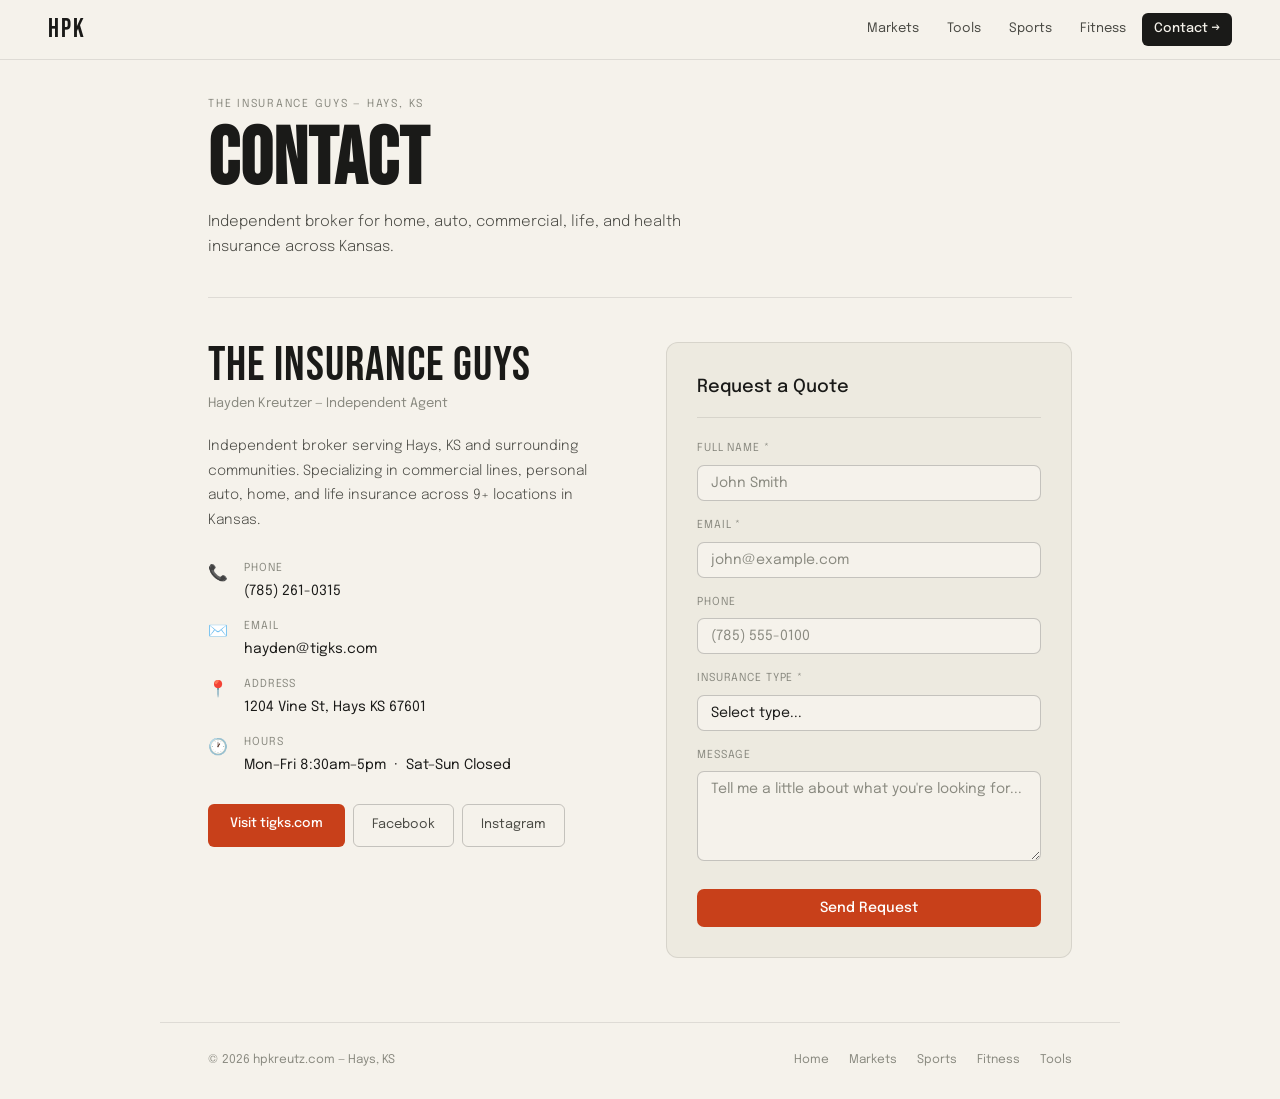
==== contact.html @ d6a953aa "Add files via upload" ====
<!DOCTYPE html>
<html lang="en">
<head>
  <meta charset="UTF-8" />
  <meta name="viewport" content="width=device-width, initial-scale=1.0" />
  <title>Contact — hpkreutz.com</title>
  <link rel="preconnect" href="https://fonts.googleapis.com" />
  <link rel="preconnect" href="https://fonts.gstatic.com" crossorigin />
  <link href="https://fonts.googleapis.com/css2?family=Bebas+Neue&family=Epilogue:ital,wght@0,300;0,400;0,500;1,300&display=swap" rel="stylesheet" />
  <style>
    *, *::before, *::after { box-sizing: border-box; margin: 0; padding: 0; }
    :root {
      --bg: #f5f2eb; --bg2: #edeae0; --bg3: #e4e0d4;
      --ink: #1a1a18; --ink2: #4a4a44; --ink3: #8a8a80;
      --accent: #c8401a; --accent2: #a83212;
      --border: rgba(26,26,24,0.1); --border2: rgba(26,26,24,0.22);
    }
    html { scroll-behavior: smooth; }
    body { font-family: 'Epilogue', sans-serif; font-size: 15px; line-height: 1.6; color: var(--ink); background: var(--bg); }

    .nav { position: fixed; top: 0; left: 0; right: 0; z-index: 100; display: flex; align-items: center; justify-content: space-between; padding: 0 48px; height: 60px; background: rgba(245,242,235,0.96); backdrop-filter: blur(10px); border-bottom: 1px solid var(--border); }
    .nav-logo { font-family: 'Bebas Neue', sans-serif; font-size: 26px; letter-spacing: 2px; color: var(--ink); text-decoration: none; }
    .nav-links { display: flex; align-items: center; gap: 4px; }
    .nav-links a { font-size: 13px; color: var(--ink2); text-decoration: none; padding: 6px 12px; border-radius: 6px; transition: all 0.15s; }
    .nav-links a:hover { background: var(--bg2); color: var(--ink); }
    .nav-links a.active { color: var(--ink); font-weight: 500; background: var(--bg2); }
    .nav-cta { background: var(--ink) !important; color: var(--bg) !important; border-radius: 6px !important; }
    .nav-cta:hover { background: var(--accent) !important; color: #fff !important; }

    .page-wrap { max-width: 960px; margin: 0 auto; padding: 96px 48px 64px; }
    .page-hero { margin-bottom: 44px; padding-bottom: 36px; border-bottom: 1px solid var(--border); }
    .page-tag { font-size: 11px; letter-spacing: 0.16em; text-transform: uppercase; color: var(--ink3); margin-bottom: 10px; }
    .page-title { font-family: 'Bebas Neue', sans-serif; font-size: 80px; line-height: 0.9; color: var(--ink); letter-spacing: 1px; margin-bottom: 14px; }
    .page-sub { font-size: 15px; color: var(--ink2); font-weight: 300; line-height: 1.7; max-width: 500px; }

    .contact-layout { display: grid; grid-template-columns: 1fr 1fr; gap: 52px; align-items: start; }

    .contact-biz { font-family: 'Bebas Neue', sans-serif; font-size: 48px; color: var(--ink); letter-spacing: 1px; margin-bottom: 4px; line-height: 1; }
    .contact-agent { font-size: 13px; color: var(--ink3); margin-bottom: 20px; }
    .contact-bio { font-size: 14px; color: var(--ink2); line-height: 1.75; font-weight: 300; margin-bottom: 28px; }

    .contact-details { display: flex; flex-direction: column; gap: 16px; margin-bottom: 28px; }
    .contact-detail-row { display: flex; align-items: flex-start; gap: 14px; }
    .detail-icon { font-size: 16px; flex-shrink: 0; width: 22px; margin-top: 1px; }
    .detail-label { font-size: 11px; color: var(--ink3); text-transform: uppercase; letter-spacing: 0.08em; margin-bottom: 2px; }
    .detail-val { font-size: 14px; color: var(--ink); text-decoration: none; display: block; }
    a.detail-val:hover { color: var(--accent); }

    .contact-ext-links { display: flex; gap: 8px; flex-wrap: wrap; }
    .btn-primary { display: inline-block; background: var(--accent); color: #fff; padding: 10px 22px; border-radius: 6px; font-size: 13px; font-weight: 500; text-decoration: none; transition: background 0.15s; border: none; cursor: pointer; }
    .btn-primary:hover { background: var(--accent2); }
    .btn-ghost { display: inline-block; background: none; color: var(--ink2); padding: 10px 18px; border-radius: 6px; border: 1px solid var(--border2); font-size: 13px; text-decoration: none; transition: all 0.15s; }
    .btn-ghost:hover { background: var(--ink); color: var(--bg); border-color: var(--ink); }

    .contact-form-block { background: var(--bg2); border: 1px solid var(--border); border-radius: 12px; padding: 30px; }
    .form-title { font-size: 18px; font-weight: 500; color: var(--ink); margin-bottom: 22px; padding-bottom: 16px; border-bottom: 1px solid var(--border); }
    .form-group { margin-bottom: 16px; }
    .form-group label { display: block; font-size: 11px; color: var(--ink3); text-transform: uppercase; letter-spacing: 0.08em; margin-bottom: 7px; }
    .form-input { width: 100%; background: var(--bg); border: 1px solid var(--border2); border-radius: 7px; padding: 10px 13px; color: var(--ink); font-family: 'Epilogue', sans-serif; font-size: 14px; outline: none; transition: border-color 0.15s; -webkit-appearance: none; }
    .form-input:focus { border-color: var(--accent); box-shadow: 0 0 0 3px rgba(200,64,26,0.07); }
    .form-input::placeholder { color: var(--ink3); }
    .form-textarea { resize: vertical; min-height: 90px; }
    .btn-submit { width: 100%; padding: 12px; background: var(--accent); color: #fff; border: none; border-radius: 7px; font-family: 'Epilogue', sans-serif; font-size: 14px; font-weight: 500; cursor: pointer; transition: background 0.15s; margin-top: 4px; }
    .btn-submit:hover { background: var(--accent2); }
    .form-success { display: none; margin-top: 12px; color: #1a6e33; font-size: 13px; font-weight: 500; background: rgba(26,110,51,0.08); padding: 10px 14px; border-radius: 7px; border: 1px solid rgba(26,110,51,0.2); }

    .footer { display: flex; align-items: center; justify-content: space-between; max-width: 960px; margin: 0 auto; padding: 28px 48px; border-top: 1px solid var(--border); font-size: 12px; color: var(--ink3); }
    .footer-right { display: flex; gap: 20px; }
    .footer-right a { color: var(--ink3); text-decoration: none; transition: color 0.15s; }
    .footer-right a:hover { color: var(--ink); }

    @media (max-width: 900px) {
      .nav { padding: 0 20px; }
      .page-wrap { padding: 82px 20px 48px; }
      .page-title { font-size: 56px; }
      .contact-layout { grid-template-columns: 1fr; gap: 36px; }
      .footer { padding: 24px 20px; }
    }
    @media (max-width: 600px) {
      .nav-links a:not(.nav-cta) { display: none; }
    }
  </style>
</head>
<body>

  <nav class="nav">
    <a href="index.html" class="nav-logo">HPK</a>
    <div class="nav-links">
      <a href="markets.html">Markets</a>
      <a href="tools.html">Tools</a>
      <a href="sports.html">Sports</a>
      <a href="fitness.html">Fitness</a>
      <a href="contact.html" class="active nav-cta">Contact →</a>
    </div>
  </nav>

  <div class="page-wrap">

    <div class="page-hero">
      <div class="page-tag">The Insurance Guys — Hays, KS</div>
      <h1 class="page-title">Contact</h1>
      <p class="page-sub">Independent broker for home, auto, commercial, life, and health insurance across Kansas.</p>
    </div>

    <div class="contact-layout">

      <div class="contact-info">
        <div class="contact-biz">The Insurance Guys</div>
        <div class="contact-agent">Hayden Kreutzer — Independent Agent</div>
        <p class="contact-bio">Independent broker serving Hays, KS and surrounding communities. Specializing in commercial lines, personal auto, home, and life insurance across 9+ locations in Kansas.</p>

        <div class="contact-details">
          <div class="contact-detail-row">
            <span class="detail-icon">📞</span>
            <div>
              <div class="detail-label">Phone</div>
              <a href="tel:+17852610315" class="detail-val">(785) 261-0315</a>
            </div>
          </div>
          <div class="contact-detail-row">
            <span class="detail-icon">✉️</span>
            <div>
              <div class="detail-label">Email</div>
              <a href="mailto:hayden@tigks.com" class="detail-val">hayden@tigks.com</a>
            </div>
          </div>
          <div class="contact-detail-row">
            <span class="detail-icon">📍</span>
            <div>
              <div class="detail-label">Address</div>
              <span class="detail-val">1204 Vine St, Hays KS 67601</span>
            </div>
          </div>
          <div class="contact-detail-row">
            <span class="detail-icon">🕐</span>
            <div>
              <div class="detail-label">Hours</div>
              <span class="detail-val">Mon–Fri 8:30am–5pm &nbsp;·&nbsp; Sat–Sun Closed</span>
            </div>
          </div>
        </div>

        <div class="contact-ext-links">
          <a href="https://www.tigks.com" target="_blank" class="btn-primary">Visit tigks.com</a>
          <a href="https://www.facebook.com/insuranceguysofkansas/" target="_blank" class="btn-ghost">Facebook</a>
          <a href="https://www.instagram.com/theinsuranceguysks/" target="_blank" class="btn-ghost">Instagram</a>
        </div>
      </div>

      <div class="contact-form-block">
        <div class="form-title">Request a Quote</div>
        <div class="form-group">
          <label>Full Name *</label>
          <input type="text" id="form-name" placeholder="John Smith" class="form-input" />
        </div>
        <div class="form-group">
          <label>Email *</label>
          <input type="email" id="form-email" placeholder="john@example.com" class="form-input" />
        </div>
        <div class="form-group">
          <label>Phone</label>
          <input type="tel" id="form-phone" placeholder="(785) 555-0100" class="form-input" />
        </div>
        <div class="form-group">
          <label>Insurance Type *</label>
          <select id="form-type" class="form-input">
            <option value="">Select type...</option>
            <option>Auto</option>
            <option>Home</option>
            <option>Commercial / Business</option>
            <option>Life</option>
            <option>Health</option>
            <option>Multiple / Bundle</option>
            <option>Other</option>
          </select>
        </div>
        <div class="form-group">
          <label>Message</label>
          <textarea id="form-message" placeholder="Tell me a little about what you're looking for..." class="form-input form-textarea"></textarea>
        </div>
        <button class="btn-submit" onclick="submitForm()">Send Request</button>
        <div id="form-success" class="form-success">✓ Request sent! Hayden will follow up shortly.</div>
      </div>

    </div>
  </div>

  <footer class="footer">
    <div>© 2026 hpkreutz.com — Hays, KS</div>
    <div class="footer-right">
      <a href="index.html">Home</a>
      <a href="markets.html">Markets</a>
      <a href="sports.html">Sports</a>
      <a href="fitness.html">Fitness</a>
      <a href="tools.html">Tools</a>
    </div>
  </footer>

  <script>
    function submitForm() {
      const name  = document.getElementById('form-name').value.trim();
      const email = document.getElementById('form-email').value.trim();
      const type  = document.getElementById('form-type').value;
      if (!name || !email || !type) { alert('Please fill in name, email, and insurance type.'); return; }
      const subject = encodeURIComponent('Insurance Quote Request — ' + type);
      const body = encodeURIComponent(
        'Name: ' + name + '\n' +
        'Email: ' + email + '\n' +
        'Phone: ' + (document.getElementById('form-phone').value || 'N/A') + '\n' +
        'Type: ' + type + '\n\nMessage:\n' + (document.getElementById('form-message').value || 'N/A')
      );
      window.location.href = 'mailto:hayden@tigks.com?subject=' + subject + '&body=' + body;
      document.getElementById('form-success').style.display = 'block';
    }
  </script>
</body>
</html>
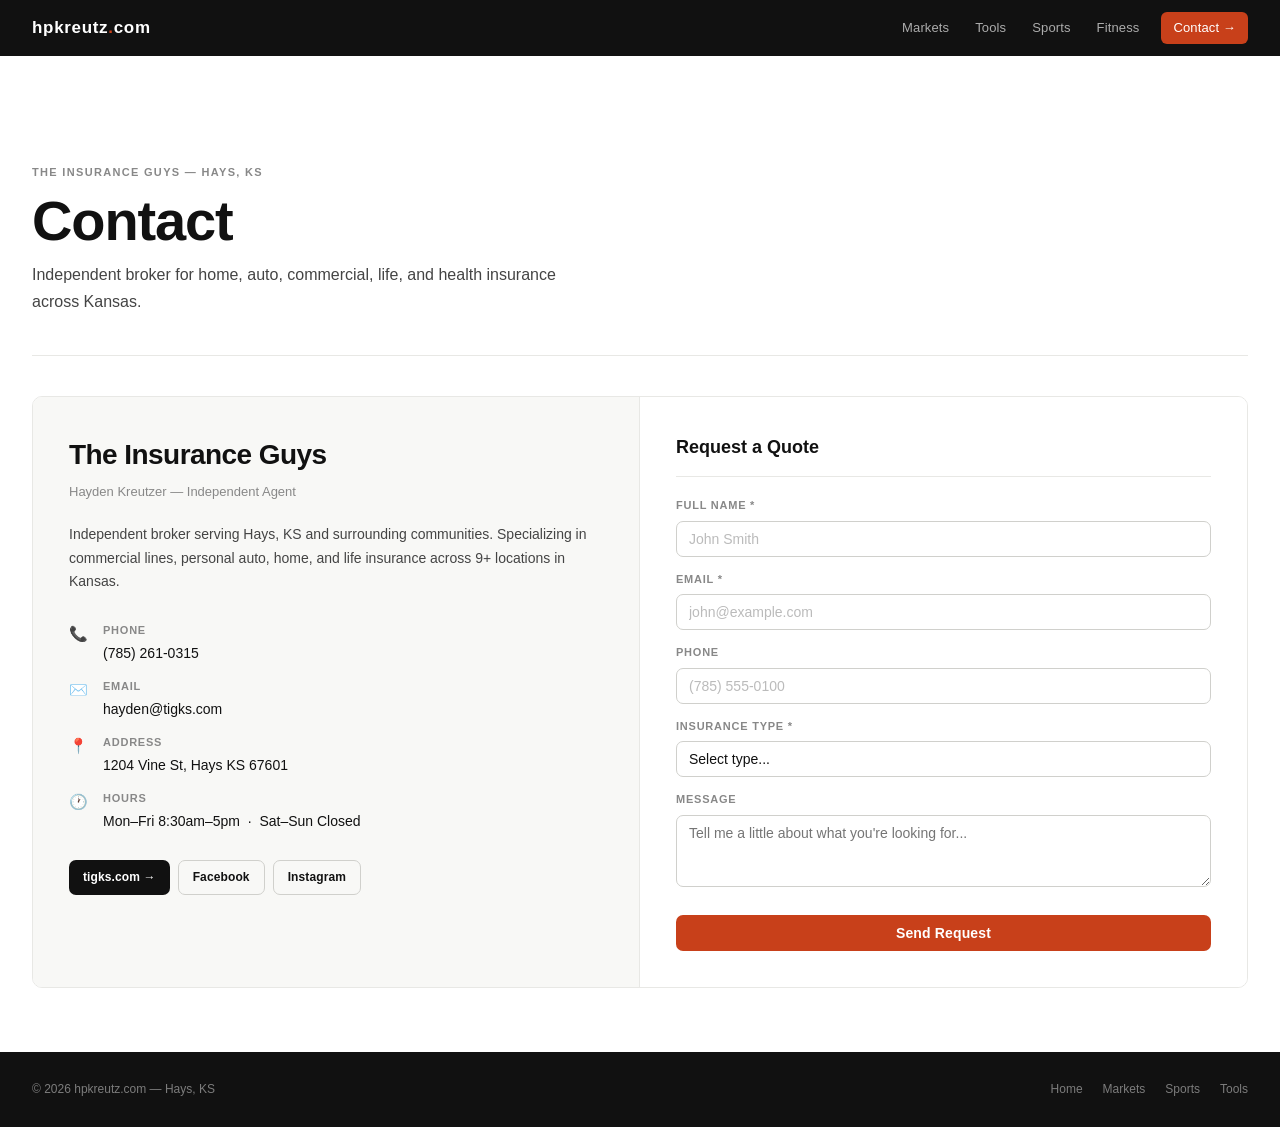
==== commit 945ade22: "Add files via upload" ====
--- a/contact.html
+++ b/contact.html
@@ -4,212 +4,118 @@
   <meta charset="UTF-8" />
   <meta name="viewport" content="width=device-width, initial-scale=1.0" />
   <title>Contact — hpkreutz.com</title>
-  <link rel="preconnect" href="https://fonts.googleapis.com" />
-  <link rel="preconnect" href="https://fonts.gstatic.com" crossorigin />
-  <link href="https://fonts.googleapis.com/css2?family=Bebas+Neue&family=Epilogue:ital,wght@0,300;0,400;0,500;1,300&display=swap" rel="stylesheet" />
+  <link rel="stylesheet" href="shared.css" />
   <style>
-    *, *::before, *::after { box-sizing: border-box; margin: 0; padding: 0; }
-    :root {
-      --bg: #f5f2eb; --bg2: #edeae0; --bg3: #e4e0d4;
-      --ink: #1a1a18; --ink2: #4a4a44; --ink3: #8a8a80;
-      --accent: #c8401a; --accent2: #a83212;
-      --border: rgba(26,26,24,0.1); --border2: rgba(26,26,24,0.22);
-    }
-    html { scroll-behavior: smooth; }
-    body { font-family: 'Epilogue', sans-serif; font-size: 15px; line-height: 1.6; color: var(--ink); background: var(--bg); }
-
-    .nav { position: fixed; top: 0; left: 0; right: 0; z-index: 100; display: flex; align-items: center; justify-content: space-between; padding: 0 48px; height: 60px; background: rgba(245,242,235,0.96); backdrop-filter: blur(10px); border-bottom: 1px solid var(--border); }
-    .nav-logo { font-family: 'Bebas Neue', sans-serif; font-size: 26px; letter-spacing: 2px; color: var(--ink); text-decoration: none; }
-    .nav-links { display: flex; align-items: center; gap: 4px; }
-    .nav-links a { font-size: 13px; color: var(--ink2); text-decoration: none; padding: 6px 12px; border-radius: 6px; transition: all 0.15s; }
-    .nav-links a:hover { background: var(--bg2); color: var(--ink); }
-    .nav-links a.active { color: var(--ink); font-weight: 500; background: var(--bg2); }
-    .nav-cta { background: var(--ink) !important; color: var(--bg) !important; border-radius: 6px !important; }
-    .nav-cta:hover { background: var(--accent) !important; color: #fff !important; }
-
-    .page-wrap { max-width: 960px; margin: 0 auto; padding: 96px 48px 64px; }
-    .page-hero { margin-bottom: 44px; padding-bottom: 36px; border-bottom: 1px solid var(--border); }
-    .page-tag { font-size: 11px; letter-spacing: 0.16em; text-transform: uppercase; color: var(--ink3); margin-bottom: 10px; }
-    .page-title { font-family: 'Bebas Neue', sans-serif; font-size: 80px; line-height: 0.9; color: var(--ink); letter-spacing: 1px; margin-bottom: 14px; }
-    .page-sub { font-size: 15px; color: var(--ink2); font-weight: 300; line-height: 1.7; max-width: 500px; }
-
-    .contact-layout { display: grid; grid-template-columns: 1fr 1fr; gap: 52px; align-items: start; }
-
-    .contact-biz { font-family: 'Bebas Neue', sans-serif; font-size: 48px; color: var(--ink); letter-spacing: 1px; margin-bottom: 4px; line-height: 1; }
-    .contact-agent { font-size: 13px; color: var(--ink3); margin-bottom: 20px; }
-    .contact-bio { font-size: 14px; color: var(--ink2); line-height: 1.75; font-weight: 300; margin-bottom: 28px; }
-
-    .contact-details { display: flex; flex-direction: column; gap: 16px; margin-bottom: 28px; }
-    .contact-detail-row { display: flex; align-items: flex-start; gap: 14px; }
-    .detail-icon { font-size: 16px; flex-shrink: 0; width: 22px; margin-top: 1px; }
-    .detail-label { font-size: 11px; color: var(--ink3); text-transform: uppercase; letter-spacing: 0.08em; margin-bottom: 2px; }
-    .detail-val { font-size: 14px; color: var(--ink); text-decoration: none; display: block; }
+    .contact-layout { display: grid; grid-template-columns: 1fr 1fr; gap: 0; border: 1px solid var(--border); border-radius: var(--radius); overflow: hidden; margin-bottom: 40px; }
+    .contact-info { padding: 36px 36px; background: var(--off); border-right: 1px solid var(--border); }
+    .contact-form { padding: 36px 36px; background: var(--white); }
+    .biz-name { font-size: 28px; font-weight: 800; letter-spacing: -0.02em; color: var(--ink); margin-bottom: 4px; }
+    .biz-role { font-size: 13px; color: var(--ink3); margin-bottom: 20px; }
+    .biz-desc { font-size: 14px; color: var(--ink2); line-height: 1.7; margin-bottom: 28px; }
+    .detail-list { display: flex; flex-direction: column; gap: 14px; margin-bottom: 28px; }
+    .detail-item { display: flex; gap: 12px; align-items: flex-start; }
+    .detail-icon { font-size: 15px; flex-shrink: 0; width: 22px; }
+    .detail-lbl  { font-size: 11px; font-weight: 600; letter-spacing: 0.07em; text-transform: uppercase; color: var(--ink3); margin-bottom: 2px; }
+    .detail-val  { font-size: 14px; color: var(--ink); text-decoration: none; display: block; }
     a.detail-val:hover { color: var(--accent); }
-
-    .contact-ext-links { display: flex; gap: 8px; flex-wrap: wrap; }
-    .btn-primary { display: inline-block; background: var(--accent); color: #fff; padding: 10px 22px; border-radius: 6px; font-size: 13px; font-weight: 500; text-decoration: none; transition: background 0.15s; border: none; cursor: pointer; }
-    .btn-primary:hover { background: var(--accent2); }
-    .btn-ghost { display: inline-block; background: none; color: var(--ink2); padding: 10px 18px; border-radius: 6px; border: 1px solid var(--border2); font-size: 13px; text-decoration: none; transition: all 0.15s; }
-    .btn-ghost:hover { background: var(--ink); color: var(--bg); border-color: var(--ink); }
-
-    .contact-form-block { background: var(--bg2); border: 1px solid var(--border); border-radius: 12px; padding: 30px; }
-    .form-title { font-size: 18px; font-weight: 500; color: var(--ink); margin-bottom: 22px; padding-bottom: 16px; border-bottom: 1px solid var(--border); }
-    .form-group { margin-bottom: 16px; }
-    .form-group label { display: block; font-size: 11px; color: var(--ink3); text-transform: uppercase; letter-spacing: 0.08em; margin-bottom: 7px; }
-    .form-input { width: 100%; background: var(--bg); border: 1px solid var(--border2); border-radius: 7px; padding: 10px 13px; color: var(--ink); font-family: 'Epilogue', sans-serif; font-size: 14px; outline: none; transition: border-color 0.15s; -webkit-appearance: none; }
-    .form-input:focus { border-color: var(--accent); box-shadow: 0 0 0 3px rgba(200,64,26,0.07); }
-    .form-input::placeholder { color: var(--ink3); }
-    .form-textarea { resize: vertical; min-height: 90px; }
-    .btn-submit { width: 100%; padding: 12px; background: var(--accent); color: #fff; border: none; border-radius: 7px; font-family: 'Epilogue', sans-serif; font-size: 14px; font-weight: 500; cursor: pointer; transition: background 0.15s; margin-top: 4px; }
-    .btn-submit:hover { background: var(--accent2); }
-    .form-success { display: none; margin-top: 12px; color: #1a6e33; font-size: 13px; font-weight: 500; background: rgba(26,110,51,0.08); padding: 10px 14px; border-radius: 7px; border: 1px solid rgba(26,110,51,0.2); }
-
-    .footer { display: flex; align-items: center; justify-content: space-between; max-width: 960px; margin: 0 auto; padding: 28px 48px; border-top: 1px solid var(--border); font-size: 12px; color: var(--ink3); }
-    .footer-right { display: flex; gap: 20px; }
-    .footer-right a { color: var(--ink3); text-decoration: none; transition: color 0.15s; }
-    .footer-right a:hover { color: var(--ink); }
-
-    @media (max-width: 900px) {
-      .nav { padding: 0 20px; }
-      .page-wrap { padding: 82px 20px 48px; }
-      .page-title { font-size: 56px; }
-      .contact-layout { grid-template-columns: 1fr; gap: 36px; }
-      .footer { padding: 24px 20px; }
-    }
-    @media (max-width: 600px) {
-      .nav-links a:not(.nav-cta) { display: none; }
-    }
+    .ext-links { display: flex; gap: 8px; flex-wrap: wrap; }
+    .form-title { font-size: 18px; font-weight: 700; margin-bottom: 20px; padding-bottom: 14px; border-bottom: 1px solid var(--border); }
+    .submit-btn { width: 100%; margin-top: 6px; }
+    .form-success { display: none; margin-top: 12px; color: var(--up); font-size: 13px; font-weight: 600; background: var(--upbg); padding: 10px 14px; border-radius: 6px; }
+    @media (max-width: 700px) { .contact-layout { grid-template-columns: 1fr; } .contact-info { border-right: none; border-bottom: 1px solid var(--border); } }
   </style>
 </head>
-<body>
+<body class="page">
 
   <nav class="nav">
-    <a href="index.html" class="nav-logo">HPK</a>
+    <a href="index.html" class="nav-logo">hpkreutz<span>.</span>com</a>
     <div class="nav-links">
       <a href="markets.html">Markets</a>
       <a href="tools.html">Tools</a>
       <a href="sports.html">Sports</a>
       <a href="fitness.html">Fitness</a>
-      <a href="contact.html" class="active nav-cta">Contact →</a>
+      <a href="contact.html" class="nav-cta active">Contact →</a>
     </div>
   </nav>
 
-  <div class="page-wrap">
+  <div class="page">
+    <div class="wrap">
+      <div class="page-hero">
+        <div class="label">The Insurance Guys — Hays, KS</div>
+        <h1>Contact</h1>
+        <p>Independent broker for home, auto, commercial, life, and health insurance across Kansas.</p>
+      </div>
 
-    <div class="page-hero">
-      <div class="page-tag">The Insurance Guys — Hays, KS</div>
-      <h1 class="page-title">Contact</h1>
-      <p class="page-sub">Independent broker for home, auto, commercial, life, and health insurance across Kansas.</p>
-    </div>
-
-    <div class="contact-layout">
-
-      <div class="contact-info">
-        <div class="contact-biz">The Insurance Guys</div>
-        <div class="contact-agent">Hayden Kreutzer — Independent Agent</div>
-        <p class="contact-bio">Independent broker serving Hays, KS and surrounding communities. Specializing in commercial lines, personal auto, home, and life insurance across 9+ locations in Kansas.</p>
-
-        <div class="contact-details">
-          <div class="contact-detail-row">
-            <span class="detail-icon">📞</span>
-            <div>
-              <div class="detail-label">Phone</div>
-              <a href="tel:+17852610315" class="detail-val">(785) 261-0315</a>
+      <div class="contact-layout">
+        <div class="contact-info">
+          <div class="biz-name">The Insurance Guys</div>
+          <div class="biz-role">Hayden Kreutzer — Independent Agent</div>
+          <p class="biz-desc">Independent broker serving Hays, KS and surrounding communities. Specializing in commercial lines, personal auto, home, and life insurance across 9+ locations in Kansas.</p>
+          <div class="detail-list">
+            <div class="detail-item">
+              <span class="detail-icon">📞</span>
+              <div><div class="detail-lbl">Phone</div><a href="tel:+17852610315" class="detail-val">(785) 261-0315</a></div>
+            </div>
+            <div class="detail-item">
+              <span class="detail-icon">✉️</span>
+              <div><div class="detail-lbl">Email</div><a href="mailto:hayden@tigks.com" class="detail-val">hayden@tigks.com</a></div>
+            </div>
+            <div class="detail-item">
+              <span class="detail-icon">📍</span>
+              <div><div class="detail-lbl">Address</div><span class="detail-val">1204 Vine St, Hays KS 67601</span></div>
+            </div>
+            <div class="detail-item">
+              <span class="detail-icon">🕐</span>
+              <div><div class="detail-lbl">Hours</div><span class="detail-val">Mon–Fri 8:30am–5pm &nbsp;·&nbsp; Sat–Sun Closed</span></div>
             </div>
           </div>
-          <div class="contact-detail-row">
-            <span class="detail-icon">✉️</span>
-            <div>
-              <div class="detail-label">Email</div>
-              <a href="mailto:hayden@tigks.com" class="detail-val">hayden@tigks.com</a>
-            </div>
-          </div>
-          <div class="contact-detail-row">
-            <span class="detail-icon">📍</span>
-            <div>
-              <div class="detail-label">Address</div>
-              <span class="detail-val">1204 Vine St, Hays KS 67601</span>
-            </div>
-          </div>
-          <div class="contact-detail-row">
-            <span class="detail-icon">🕐</span>
-            <div>
-              <div class="detail-label">Hours</div>
-              <span class="detail-val">Mon–Fri 8:30am–5pm &nbsp;·&nbsp; Sat–Sun Closed</span>
-            </div>
+          <div class="ext-links">
+            <a href="https://www.tigks.com" target="_blank" class="btn btn-dark btn-sm">tigks.com →</a>
+            <a href="https://www.facebook.com/insuranceguysofkansas/" target="_blank" class="btn btn-ghost btn-sm">Facebook</a>
+            <a href="https://www.instagram.com/theinsuranceguysks/" target="_blank" class="btn btn-ghost btn-sm">Instagram</a>
           </div>
         </div>
 
-        <div class="contact-ext-links">
-          <a href="https://www.tigks.com" target="_blank" class="btn-primary">Visit tigks.com</a>
-          <a href="https://www.facebook.com/insuranceguysofkansas/" target="_blank" class="btn-ghost">Facebook</a>
-          <a href="https://www.instagram.com/theinsuranceguysks/" target="_blank" class="btn-ghost">Instagram</a>
+        <div class="contact-form">
+          <div class="form-title">Request a Quote</div>
+          <div class="field"><label>Full Name *</label><input type="text" id="f-name" placeholder="John Smith" /></div>
+          <div class="field"><label>Email *</label><input type="email" id="f-email" placeholder="john@example.com" /></div>
+          <div class="field"><label>Phone</label><input type="tel" id="f-phone" placeholder="(785) 555-0100" /></div>
+          <div class="field">
+            <label>Insurance Type *</label>
+            <select id="f-type">
+              <option value="">Select type...</option>
+              <option>Auto</option><option>Home</option>
+              <option>Commercial / Business</option>
+              <option>Life</option><option>Health</option>
+              <option>Multiple / Bundle</option><option>Other</option>
+            </select>
+          </div>
+          <div class="field"><label>Message</label><textarea id="f-msg" placeholder="Tell me a little about what you're looking for..."></textarea></div>
+          <button class="btn btn-accent submit-btn" onclick="submitForm()">Send Request</button>
+          <div class="form-success" id="form-success">✓ Request sent! Hayden will follow up shortly.</div>
         </div>
       </div>
-
-      <div class="contact-form-block">
-        <div class="form-title">Request a Quote</div>
-        <div class="form-group">
-          <label>Full Name *</label>
-          <input type="text" id="form-name" placeholder="John Smith" class="form-input" />
-        </div>
-        <div class="form-group">
-          <label>Email *</label>
-          <input type="email" id="form-email" placeholder="john@example.com" class="form-input" />
-        </div>
-        <div class="form-group">
-          <label>Phone</label>
-          <input type="tel" id="form-phone" placeholder="(785) 555-0100" class="form-input" />
-        </div>
-        <div class="form-group">
-          <label>Insurance Type *</label>
-          <select id="form-type" class="form-input">
-            <option value="">Select type...</option>
-            <option>Auto</option>
-            <option>Home</option>
-            <option>Commercial / Business</option>
-            <option>Life</option>
-            <option>Health</option>
-            <option>Multiple / Bundle</option>
-            <option>Other</option>
-          </select>
-        </div>
-        <div class="form-group">
-          <label>Message</label>
-          <textarea id="form-message" placeholder="Tell me a little about what you're looking for..." class="form-input form-textarea"></textarea>
-        </div>
-        <button class="btn-submit" onclick="submitForm()">Send Request</button>
-        <div id="form-success" class="form-success">✓ Request sent! Hayden will follow up shortly.</div>
-      </div>
-
     </div>
   </div>
 
   <footer class="footer">
     <div>© 2026 hpkreutz.com — Hays, KS</div>
-    <div class="footer-right">
-      <a href="index.html">Home</a>
-      <a href="markets.html">Markets</a>
-      <a href="sports.html">Sports</a>
-      <a href="fitness.html">Fitness</a>
-      <a href="tools.html">Tools</a>
+    <div class="footer-links">
+      <a href="index.html">Home</a><a href="markets.html">Markets</a>
+      <a href="sports.html">Sports</a><a href="tools.html">Tools</a>
     </div>
   </footer>
 
   <script>
     function submitForm() {
-      const name  = document.getElementById('form-name').value.trim();
-      const email = document.getElementById('form-email').value.trim();
-      const type  = document.getElementById('form-type').value;
+      const name = document.getElementById('f-name').value.trim();
+      const email = document.getElementById('f-email').value.trim();
+      const type = document.getElementById('f-type').value;
       if (!name || !email || !type) { alert('Please fill in name, email, and insurance type.'); return; }
-      const subject = encodeURIComponent('Insurance Quote Request — ' + type);
-      const body = encodeURIComponent(
-        'Name: ' + name + '\n' +
-        'Email: ' + email + '\n' +
-        'Phone: ' + (document.getElementById('form-phone').value || 'N/A') + '\n' +
-        'Type: ' + type + '\n\nMessage:\n' + (document.getElementById('form-message').value || 'N/A')
-      );
-      window.location.href = 'mailto:hayden@tigks.com?subject=' + subject + '&body=' + body;
+      const sub = encodeURIComponent('Insurance Quote Request — ' + type);
+      const body = encodeURIComponent('Name: ' + name + '\nEmail: ' + email + '\nPhone: ' + (document.getElementById('f-phone').value||'N/A') + '\nType: ' + type + '\n\nMessage:\n' + (document.getElementById('f-msg').value||'N/A'));
+      window.location.href = 'mailto:hayden@tigks.com?subject=' + sub + '&body=' + body;
       document.getElementById('form-success').style.display = 'block';
     }
   </script>
--- a/shared.css
+++ b/shared.css
@@ -0,0 +1,217 @@
+/* ============================================================
+   hpkreutz.com — Shared Stylesheet
+   Clean, full-width, professional design
+   ============================================================ */
+
+*, *::before, *::after { box-sizing: border-box; margin: 0; padding: 0; }
+
+:root {
+  --white:   #ffffff;
+  --off:     #f8f8f6;
+  --light:   #f0f0ed;
+  --border:  #e8e8e5;
+  --border2: #d0d0cc;
+  --ink:     #111111;
+  --ink2:    #444444;
+  --ink3:    #888888;
+  --ink4:    #bbbbbb;
+  --accent:  #c8401a;
+  --accent2: #a83212;
+  --up:      #1a7a3a;
+  --upbg:    rgba(26,122,58,0.08);
+  --down:    #c8401a;
+  --downbg:  rgba(200,64,26,0.08);
+  --nav-h:   56px;
+  --max:     1280px;
+  --radius:  10px;
+}
+
+html { scroll-behavior: smooth; font-size: 16px; }
+body {
+  font-family: -apple-system, BlinkMacSystemFont, 'Segoe UI', Helvetica, Arial, sans-serif;
+  background: var(--white);
+  color: var(--ink);
+  line-height: 1.6;
+  -webkit-font-smoothing: antialiased;
+}
+
+/* ── NAV ────────────────────────────────────────────────── */
+.nav {
+  position: fixed; top: 0; left: 0; right: 0; z-index: 500;
+  height: var(--nav-h);
+  background: var(--ink);
+  display: flex; align-items: center;
+  padding: 0 32px;
+  gap: 0;
+}
+.nav-logo {
+  font-size: 17px; font-weight: 700; letter-spacing: 0.04em;
+  color: #fff; text-decoration: none; margin-right: auto;
+}
+.nav-logo span { color: var(--accent); }
+.nav-links { display: flex; align-items: center; gap: 2px; }
+.nav-links a {
+  font-size: 13px; color: rgba(255,255,255,0.65);
+  text-decoration: none; padding: 6px 12px; border-radius: 6px;
+  transition: all 0.15s; letter-spacing: 0.01em;
+}
+.nav-links a:hover { color: #fff; background: rgba(255,255,255,0.08); }
+.nav-links a.active { color: #fff; font-weight: 500; }
+.nav-links a.nav-cta {
+  background: var(--accent); color: #fff !important;
+  border-radius: 6px; margin-left: 8px;
+}
+.nav-links a.nav-cta:hover { background: var(--accent2); }
+
+/* ── PAGE SHELL ─────────────────────────────────────────── */
+.page { padding-top: var(--nav-h); }
+.wrap {
+  width: 100%; max-width: var(--max);
+  margin: 0 auto; padding: 0 32px;
+}
+
+/* ── PAGE HERO ──────────────────────────────────────────── */
+.page-hero {
+  padding: 52px 0 40px;
+  border-bottom: 1px solid var(--border);
+  margin-bottom: 40px;
+}
+.page-hero .label {
+  font-size: 11px; font-weight: 600; letter-spacing: 0.12em;
+  text-transform: uppercase; color: var(--ink3);
+  margin-bottom: 10px;
+}
+.page-hero h1 {
+  font-size: clamp(36px, 5vw, 56px);
+  font-weight: 800; letter-spacing: -0.02em;
+  color: var(--ink); line-height: 1.05;
+  margin-bottom: 12px;
+}
+.page-hero p {
+  font-size: 16px; color: var(--ink2);
+  font-weight: 400; max-width: 560px;
+  line-height: 1.65;
+}
+
+/* ── SECTION LABEL ──────────────────────────────────────── */
+.sec-label {
+  font-size: 11px; font-weight: 600;
+  letter-spacing: 0.1em; text-transform: uppercase;
+  color: var(--ink3); margin-bottom: 14px;
+  padding-bottom: 10px; border-bottom: 1px solid var(--border);
+}
+
+/* ── CARDS ──────────────────────────────────────────────── */
+.card {
+  background: var(--white); border: 1px solid var(--border);
+  border-radius: var(--radius); overflow: hidden;
+  transition: border-color 0.15s;
+}
+.card:hover { border-color: var(--border2); }
+.card-head {
+  padding: 16px 20px; border-bottom: 1px solid var(--border);
+  background: var(--off);
+}
+.card-head .title { font-size: 14px; font-weight: 600; color: var(--ink); margin-bottom: 2px; }
+.card-head .sub   { font-size: 12px; color: var(--ink3); }
+.card-body { padding: 20px; }
+
+/* ── FORM ELEMENTS ──────────────────────────────────────── */
+.field { margin-bottom: 14px; }
+.field label {
+  display: block; font-size: 11px; font-weight: 600;
+  letter-spacing: 0.07em; text-transform: uppercase;
+  color: var(--ink3); margin-bottom: 6px;
+}
+.field input, .field select, .field textarea {
+  width: 100%; background: var(--white);
+  border: 1px solid var(--border2); border-radius: 7px;
+  padding: 9px 12px; color: var(--ink);
+  font-family: inherit; font-size: 14px;
+  outline: none; transition: border-color 0.15s;
+  -webkit-appearance: none;
+}
+.field input:focus, .field select:focus, .field textarea:focus {
+  border-color: var(--ink); box-shadow: 0 0 0 3px rgba(17,17,17,0.06);
+}
+.field input::placeholder { color: var(--ink4); }
+.field textarea { resize: vertical; min-height: 72px; }
+.field-row  { display: grid; grid-template-columns: 1fr 1fr;     gap: 12px; }
+.field-row3 { display: grid; grid-template-columns: 1fr 1fr 1fr; gap: 12px; }
+
+/* ── BUTTONS ────────────────────────────────────────────── */
+.btn {
+  display: inline-flex; align-items: center; justify-content: center;
+  gap: 6px; border: none; border-radius: 7px; cursor: pointer;
+  font-family: inherit; font-size: 14px; font-weight: 600;
+  letter-spacing: 0.01em; transition: all 0.15s;
+  padding: 10px 20px; text-decoration: none;
+}
+.btn-dark  { background: var(--ink);    color: #fff; }
+.btn-dark:hover  { background: #2a2a2a; }
+.btn-accent{ background: var(--accent); color: #fff; }
+.btn-accent:hover { background: var(--accent2); }
+.btn-ghost { background: none; color: var(--ink); border: 1px solid var(--border2); }
+.btn-ghost:hover { background: var(--off); border-color: var(--border2); }
+.btn-full  { width: 100%; }
+.btn-sm    { font-size: 12px; padding: 7px 14px; }
+
+/* ── RESULTS TABLE ──────────────────────────────────────── */
+.results { display: none; margin-top: 16px; border-top: 1px solid var(--border); padding-top: 14px; }
+.results.show { display: block; }
+.result-row {
+  display: flex; justify-content: space-between; align-items: center;
+  padding: 9px 0; border-bottom: 1px solid var(--border);
+  font-size: 13px;
+}
+.result-row:last-child { border-bottom: none; }
+.rk { color: var(--ink2); }
+.rv { font-weight: 600; color: var(--ink); }
+.rv.big   { font-size: 18px; color: var(--ink); }
+.rv.green { font-size: 18px; color: var(--up); }
+.rv.red   { font-size: 18px; color: var(--down); }
+
+/* ── STAT TABLE ─────────────────────────────────────────── */
+.stat-table {}
+.stat-row {
+  display: flex; justify-content: space-between; align-items: center;
+  padding: 8px 20px; border-bottom: 1px solid var(--border);
+  font-size: 13px;
+}
+.stat-row:last-child { border-bottom: none; }
+.stat-row .sk { color: var(--ink2); }
+.stat-row .sv { font-weight: 600; color: var(--ink); text-align: right; }
+.stat-row .sv.up   { color: var(--up); }
+.stat-row .sv.down { color: var(--down); }
+
+/* ── BADGES ─────────────────────────────────────────────── */
+.badge {
+  display: inline-block; font-size: 11px; font-weight: 600;
+  padding: 2px 8px; border-radius: 4px; letter-spacing: 0.04em;
+}
+.badge-up   { background: var(--upbg);   color: var(--up);   }
+.badge-down { background: var(--downbg); color: var(--down); }
+.badge-gray { background: var(--light);  color: var(--ink3); border: 1px solid var(--border); }
+
+/* ── FOOTER ─────────────────────────────────────────────── */
+.footer {
+  background: var(--ink); color: rgba(255,255,255,0.45);
+  padding: 28px 32px;
+  display: flex; align-items: center; justify-content: space-between;
+  font-size: 12px; margin-top: 64px;
+}
+.footer-links { display: flex; gap: 20px; }
+.footer-links a { color: rgba(255,255,255,0.45); text-decoration: none; transition: color 0.15s; }
+.footer-links a:hover { color: #fff; }
+
+/* ── RESPONSIVE ─────────────────────────────────────────── */
+@media (max-width: 900px) {
+  .wrap { padding: 0 20px; }
+  .nav  { padding: 0 20px; }
+  .footer { padding: 20px; flex-direction: column; gap: 12px; align-items: flex-start; }
+}
+@media (max-width: 600px) {
+  .nav-links a:not(.nav-cta) { display: none; }
+  .field-row, .field-row3 { grid-template-columns: 1fr; }
+  .page-hero { padding: 36px 0 28px; }
+}
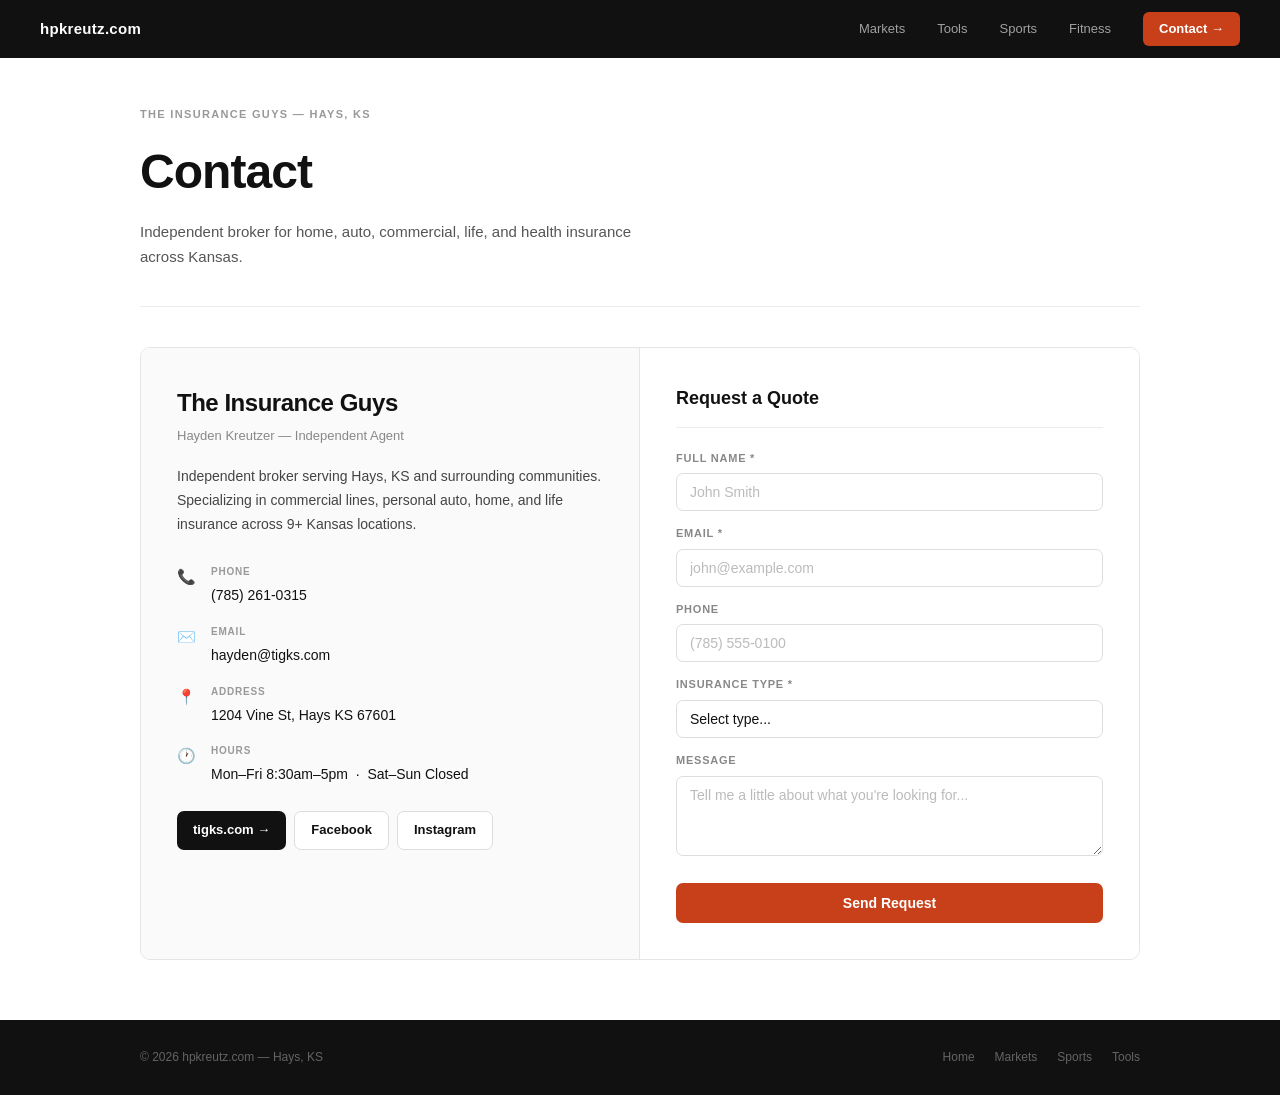
==== commit c3ea252b: "Add files via upload" ====
--- a/contact.html
+++ b/contact.html
@@ -1,123 +1,102 @@
 <!DOCTYPE html>
 <html lang="en">
 <head>
-  <meta charset="UTF-8" />
-  <meta name="viewport" content="width=device-width, initial-scale=1.0" />
-  <title>Contact — hpkreutz.com</title>
-  <link rel="stylesheet" href="shared.css" />
-  <style>
-    .contact-layout { display: grid; grid-template-columns: 1fr 1fr; gap: 0; border: 1px solid var(--border); border-radius: var(--radius); overflow: hidden; margin-bottom: 40px; }
-    .contact-info { padding: 36px 36px; background: var(--off); border-right: 1px solid var(--border); }
-    .contact-form { padding: 36px 36px; background: var(--white); }
-    .biz-name { font-size: 28px; font-weight: 800; letter-spacing: -0.02em; color: var(--ink); margin-bottom: 4px; }
-    .biz-role { font-size: 13px; color: var(--ink3); margin-bottom: 20px; }
-    .biz-desc { font-size: 14px; color: var(--ink2); line-height: 1.7; margin-bottom: 28px; }
-    .detail-list { display: flex; flex-direction: column; gap: 14px; margin-bottom: 28px; }
-    .detail-item { display: flex; gap: 12px; align-items: flex-start; }
-    .detail-icon { font-size: 15px; flex-shrink: 0; width: 22px; }
-    .detail-lbl  { font-size: 11px; font-weight: 600; letter-spacing: 0.07em; text-transform: uppercase; color: var(--ink3); margin-bottom: 2px; }
-    .detail-val  { font-size: 14px; color: var(--ink); text-decoration: none; display: block; }
-    a.detail-val:hover { color: var(--accent); }
-    .ext-links { display: flex; gap: 8px; flex-wrap: wrap; }
-    .form-title { font-size: 18px; font-weight: 700; margin-bottom: 20px; padding-bottom: 14px; border-bottom: 1px solid var(--border); }
-    .submit-btn { width: 100%; margin-top: 6px; }
-    .form-success { display: none; margin-top: 12px; color: var(--up); font-size: 13px; font-weight: 600; background: var(--upbg); padding: 10px 14px; border-radius: 6px; }
-    @media (max-width: 700px) { .contact-layout { grid-template-columns: 1fr; } .contact-info { border-right: none; border-bottom: 1px solid var(--border); } }
-  </style>
+<meta charset="UTF-8" />
+<meta name="viewport" content="width=device-width, initial-scale=1.0" />
+<title>Contact — hpkreutz.com</title>
+<link rel="stylesheet" href="global.css" />
+<style>
+.contact-grid { display: grid; grid-template-columns: 1fr 1fr; gap: 0; border: 1px solid #e5e5e5; border-radius: 10px; overflow: hidden; }
+.c-info { padding: 36px; background: #fafafa; border-right: 1px solid #e5e5e5; }
+.c-form { padding: 36px; background: #fff; }
+.c-biz { font-size: 24px; font-weight: 800; letter-spacing: -0.02em; margin-bottom: 4px; }
+.c-role { font-size: 13px; color: #888; margin-bottom: 18px; }
+.c-bio { font-size: 14px; color: #444; line-height: 1.7; margin-bottom: 28px; }
+.detail { display: flex; gap: 12px; align-items: flex-start; margin-bottom: 16px; }
+.d-icon { font-size: 15px; width: 22px; flex-shrink: 0; margin-top: 1px; }
+.d-label { font-size: 10px; font-weight: 700; text-transform: uppercase; letter-spacing: 0.08em; color: #999; margin-bottom: 2px; }
+.d-val { font-size: 14px; color: #111; text-decoration: none; }
+.d-val:hover { color: #c8401a; }
+.c-ext { display: flex; gap: 8px; flex-wrap: wrap; margin-top: 24px; }
+.form-title { font-size: 18px; font-weight: 700; margin-bottom: 22px; padding-bottom: 14px; border-bottom: 1px solid #ebebeb; }
+.submit { width: 100%; padding: 12px; background: #c8401a; color: #fff; border: none; border-radius: 7px; font-family: inherit; font-size: 14px; font-weight: 700; cursor: pointer; margin-top: 6px; transition: background 0.15s; }
+.submit:hover { background: #a83212; }
+.success { display: none; margin-top: 12px; font-size: 13px; font-weight: 600; color: #1a7a3a; background: rgba(26,122,58,0.08); padding: 10px 14px; border-radius: 6px; }
+@media (max-width: 700px) { .contact-grid { grid-template-columns: 1fr; } .c-info { border-right: none; border-bottom: 1px solid #e5e5e5; } }
+</style>
 </head>
-<body class="page">
+<body>
+<nav class="nav">
+  <a href="index.html" class="nav-brand">hpkreutz.com</a>
+  <a href="markets.html" class="nav-link">Markets</a>
+  <a href="tools.html" class="nav-link">Tools</a>
+  <a href="sports.html" class="nav-link">Sports</a>
+  <a href="fitness.html" class="nav-link">Fitness</a>
+  <a href="contact.html" class="nav-link nav-cta active">Contact →</a>
+</nav>
 
-  <nav class="nav">
-    <a href="index.html" class="nav-logo">hpkreutz<span>.</span>com</a>
-    <div class="nav-links">
-      <a href="markets.html">Markets</a>
-      <a href="tools.html">Tools</a>
-      <a href="sports.html">Sports</a>
-      <a href="fitness.html">Fitness</a>
-      <a href="contact.html" class="nav-cta active">Contact →</a>
+<div class="page-top">
+  <div class="container">
+    <div class="page-header">
+      <div class="page-eyebrow">The Insurance Guys — Hays, KS</div>
+      <h1 class="page-title">Contact</h1>
+      <p class="page-desc">Independent broker for home, auto, commercial, life, and health insurance across Kansas.</p>
     </div>
-  </nav>
 
-  <div class="page">
-    <div class="wrap">
-      <div class="page-hero">
-        <div class="label">The Insurance Guys — Hays, KS</div>
-        <h1>Contact</h1>
-        <p>Independent broker for home, auto, commercial, life, and health insurance across Kansas.</p>
+    <div class="contact-grid">
+      <div class="c-info">
+        <div class="c-biz">The Insurance Guys</div>
+        <div class="c-role">Hayden Kreutzer — Independent Agent</div>
+        <p class="c-bio">Independent broker serving Hays, KS and surrounding communities. Specializing in commercial lines, personal auto, home, and life insurance across 9+ Kansas locations.</p>
+        <div class="detail"><span class="d-icon">📞</span><div><div class="d-label">Phone</div><a href="tel:+17852610315" class="d-val">(785) 261-0315</a></div></div>
+        <div class="detail"><span class="d-icon">✉️</span><div><div class="d-label">Email</div><a href="mailto:hayden@tigks.com" class="d-val">hayden@tigks.com</a></div></div>
+        <div class="detail"><span class="d-icon">📍</span><div><div class="d-label">Address</div><span class="d-val">1204 Vine St, Hays KS 67601</span></div></div>
+        <div class="detail"><span class="d-icon">🕐</span><div><div class="d-label">Hours</div><span class="d-val">Mon–Fri 8:30am–5pm &nbsp;·&nbsp; Sat–Sun Closed</span></div></div>
+        <div class="c-ext">
+          <a href="https://www.tigks.com" target="_blank" class="btn btn-dark btn-sm" style="font-size:13px;padding:8px 16px;">tigks.com →</a>
+          <a href="https://www.facebook.com/insuranceguysofkansas/" target="_blank" class="btn btn-outline btn-sm" style="font-size:13px;padding:8px 16px;">Facebook</a>
+          <a href="https://www.instagram.com/theinsuranceguysks/" target="_blank" class="btn btn-outline btn-sm" style="font-size:13px;padding:8px 16px;">Instagram</a>
+        </div>
       </div>
-
-      <div class="contact-layout">
-        <div class="contact-info">
-          <div class="biz-name">The Insurance Guys</div>
-          <div class="biz-role">Hayden Kreutzer — Independent Agent</div>
-          <p class="biz-desc">Independent broker serving Hays, KS and surrounding communities. Specializing in commercial lines, personal auto, home, and life insurance across 9+ locations in Kansas.</p>
-          <div class="detail-list">
-            <div class="detail-item">
-              <span class="detail-icon">📞</span>
-              <div><div class="detail-lbl">Phone</div><a href="tel:+17852610315" class="detail-val">(785) 261-0315</a></div>
-            </div>
-            <div class="detail-item">
-              <span class="detail-icon">✉️</span>
-              <div><div class="detail-lbl">Email</div><a href="mailto:hayden@tigks.com" class="detail-val">hayden@tigks.com</a></div>
-            </div>
-            <div class="detail-item">
-              <span class="detail-icon">📍</span>
-              <div><div class="detail-lbl">Address</div><span class="detail-val">1204 Vine St, Hays KS 67601</span></div>
-            </div>
-            <div class="detail-item">
-              <span class="detail-icon">🕐</span>
-              <div><div class="detail-lbl">Hours</div><span class="detail-val">Mon–Fri 8:30am–5pm &nbsp;·&nbsp; Sat–Sun Closed</span></div>
-            </div>
-          </div>
-          <div class="ext-links">
-            <a href="https://www.tigks.com" target="_blank" class="btn btn-dark btn-sm">tigks.com →</a>
-            <a href="https://www.facebook.com/insuranceguysofkansas/" target="_blank" class="btn btn-ghost btn-sm">Facebook</a>
-            <a href="https://www.instagram.com/theinsuranceguysks/" target="_blank" class="btn btn-ghost btn-sm">Instagram</a>
-          </div>
+      <div class="c-form">
+        <div class="form-title">Request a Quote</div>
+        <div class="field"><label>Full Name *</label><input type="text" id="fn" placeholder="John Smith" /></div>
+        <div class="field"><label>Email *</label><input type="email" id="fe" placeholder="john@example.com" /></div>
+        <div class="field"><label>Phone</label><input type="tel" id="fp" placeholder="(785) 555-0100" /></div>
+        <div class="field"><label>Insurance Type *</label>
+          <select id="ft"><option value="">Select type...</option><option>Auto</option><option>Home</option><option>Commercial / Business</option><option>Life</option><option>Health</option><option>Multiple / Bundle</option><option>Other</option></select>
         </div>
-
-        <div class="contact-form">
-          <div class="form-title">Request a Quote</div>
-          <div class="field"><label>Full Name *</label><input type="text" id="f-name" placeholder="John Smith" /></div>
-          <div class="field"><label>Email *</label><input type="email" id="f-email" placeholder="john@example.com" /></div>
-          <div class="field"><label>Phone</label><input type="tel" id="f-phone" placeholder="(785) 555-0100" /></div>
-          <div class="field">
-            <label>Insurance Type *</label>
-            <select id="f-type">
-              <option value="">Select type...</option>
-              <option>Auto</option><option>Home</option>
-              <option>Commercial / Business</option>
-              <option>Life</option><option>Health</option>
-              <option>Multiple / Bundle</option><option>Other</option>
-            </select>
-          </div>
-          <div class="field"><label>Message</label><textarea id="f-msg" placeholder="Tell me a little about what you're looking for..."></textarea></div>
-          <button class="btn btn-accent submit-btn" onclick="submitForm()">Send Request</button>
-          <div class="form-success" id="form-success">✓ Request sent! Hayden will follow up shortly.</div>
-        </div>
+        <div class="field"><label>Message</label><textarea id="fm" placeholder="Tell me a little about what you're looking for..."></textarea></div>
+        <button class="submit" onclick="sendForm()">Send Request</button>
+        <div class="success" id="ok">✓ Request sent! Hayden will follow up shortly.</div>
       </div>
     </div>
   </div>
+</div>
 
-  <footer class="footer">
-    <div>© 2026 hpkreutz.com — Hays, KS</div>
+<footer class="footer">
+  <div class="footer-inner">
+    <span class="footer-copy">© 2026 hpkreutz.com — Hays, KS</span>
     <div class="footer-links">
-      <a href="index.html">Home</a><a href="markets.html">Markets</a>
-      <a href="sports.html">Sports</a><a href="tools.html">Tools</a>
+      <a href="index.html">Home</a>
+      <a href="markets.html">Markets</a>
+      <a href="sports.html">Sports</a>
+      <a href="tools.html">Tools</a>
     </div>
-  </footer>
+  </div>
+</footer>
 
-  <script>
-    function submitForm() {
-      const name = document.getElementById('f-name').value.trim();
-      const email = document.getElementById('f-email').value.trim();
-      const type = document.getElementById('f-type').value;
-      if (!name || !email || !type) { alert('Please fill in name, email, and insurance type.'); return; }
-      const sub = encodeURIComponent('Insurance Quote Request — ' + type);
-      const body = encodeURIComponent('Name: ' + name + '\nEmail: ' + email + '\nPhone: ' + (document.getElementById('f-phone').value||'N/A') + '\nType: ' + type + '\n\nMessage:\n' + (document.getElementById('f-msg').value||'N/A'));
-      window.location.href = 'mailto:hayden@tigks.com?subject=' + sub + '&body=' + body;
-      document.getElementById('form-success').style.display = 'block';
-    }
-  </script>
+<script>
+function sendForm() {
+  var n = document.getElementById('fn').value.trim();
+  var e = document.getElementById('fe').value.trim();
+  var t = document.getElementById('ft').value;
+  if (!n || !e || !t) { alert('Please fill in name, email, and insurance type.'); return; }
+  var s = encodeURIComponent('Insurance Quote Request — ' + t);
+  var b = encodeURIComponent('Name: ' + n + '\nEmail: ' + e + '\nPhone: ' + (document.getElementById('fp').value || 'N/A') + '\nType: ' + t + '\n\nMessage:\n' + (document.getElementById('fm').value || 'N/A'));
+  window.location.href = 'mailto:hayden@tigks.com?subject=' + s + '&body=' + b;
+  document.getElementById('ok').style.display = 'block';
+}
+</script>
 </body>
 </html>
--- a/global.css
+++ b/global.css
@@ -0,0 +1,103 @@
+/* ─── RESET ─── */
+*, *::before, *::after { box-sizing: border-box; margin: 0; padding: 0; }
+html { font-size: 16px; scroll-behavior: smooth; }
+body { font-family: -apple-system, BlinkMacSystemFont, 'Segoe UI', Helvetica, Arial, sans-serif; background: #ffffff; color: #111111; line-height: 1.6; -webkit-font-smoothing: antialiased; }
+img { display: block; max-width: 100%; }
+a { color: inherit; }
+
+/* ─── LAYOUT ─── */
+.container { width: 100%; max-width: 1080px; margin: 0 auto; padding: 0 40px; }
+
+/* ─── NAV ─── */
+.nav { position: fixed; top: 0; left: 0; right: 0; z-index: 999; height: 58px; background: #111; display: flex; align-items: center; padding: 0 40px; gap: 32px; }
+.nav-brand { font-size: 15px; font-weight: 700; color: #fff; text-decoration: none; letter-spacing: 0.02em; margin-right: auto; }
+.nav-link { font-size: 13px; color: rgba(255,255,255,0.6); text-decoration: none; transition: color 0.15s; white-space: nowrap; }
+.nav-link:hover, .nav-link.active { color: #fff; }
+.nav-cta { background: #c8401a; color: #fff !important; padding: 7px 16px; border-radius: 6px; font-size: 13px; font-weight: 600; text-decoration: none; white-space: nowrap; transition: background 0.15s; }
+.nav-cta:hover { background: #a83212; }
+
+/* ─── PAGE HEADER ─── */
+.page-top { padding-top: 58px; }
+.page-header { padding: 48px 0 36px; border-bottom: 1px solid #ebebeb; margin-bottom: 40px; }
+.page-eyebrow { font-size: 11px; font-weight: 600; letter-spacing: 0.12em; text-transform: uppercase; color: #999; margin-bottom: 10px; }
+.page-title { font-size: clamp(28px, 4vw, 48px); font-weight: 800; letter-spacing: -0.02em; color: #111; margin-bottom: 10px; }
+.page-desc { font-size: 15px; color: #555; max-width: 520px; line-height: 1.65; }
+
+/* ─── SECTION ─── */
+.section { margin-bottom: 44px; }
+.section-title { font-size: 11px; font-weight: 700; letter-spacing: 0.1em; text-transform: uppercase; color: #999; padding-bottom: 10px; border-bottom: 1px solid #ebebeb; margin-bottom: 16px; }
+
+/* ─── CARD ─── */
+.card { background: #fff; border: 1px solid #e5e5e5; border-radius: 10px; overflow: hidden; }
+.card-header { padding: 16px 20px; background: #fafafa; border-bottom: 1px solid #e5e5e5; }
+.card-title { font-size: 15px; font-weight: 700; color: #111; }
+.card-subtitle { font-size: 12px; color: #999; margin-top: 2px; }
+.card-body { padding: 20px; }
+
+/* ─── FORM ─── */
+.field { margin-bottom: 14px; }
+.field label { display: block; font-size: 11px; font-weight: 600; text-transform: uppercase; letter-spacing: 0.07em; color: #888; margin-bottom: 6px; }
+.field input, .field select, .field textarea { width: 100%; padding: 10px 13px; border: 1px solid #ddd; border-radius: 7px; font-family: inherit; font-size: 14px; color: #111; background: #fff; outline: none; transition: border-color 0.15s; -webkit-appearance: none; }
+.field input:focus, .field select:focus, .field textarea:focus { border-color: #111; box-shadow: 0 0 0 3px rgba(17,17,17,0.06); }
+.field input::placeholder, .field textarea::placeholder { color: #bbb; }
+.field textarea { resize: vertical; min-height: 80px; }
+.field-row { display: grid; grid-template-columns: 1fr 1fr; gap: 12px; }
+.field-row-3 { display: grid; grid-template-columns: 1fr 1fr 1fr; gap: 12px; }
+
+/* ─── BUTTONS ─── */
+.btn { display: inline-flex; align-items: center; justify-content: center; padding: 10px 22px; border-radius: 7px; font-family: inherit; font-size: 14px; font-weight: 600; cursor: pointer; border: none; text-decoration: none; transition: all 0.15s; white-space: nowrap; }
+.btn-dark { background: #111; color: #fff; }
+.btn-dark:hover { background: #333; }
+.btn-red { background: #c8401a; color: #fff; }
+.btn-red:hover { background: #a83212; }
+.btn-outline { background: #fff; color: #111; border: 1px solid #ddd; }
+.btn-outline:hover { background: #fafafa; }
+.btn-block { width: 100%; margin-top: 6px; }
+
+/* ─── RESULTS ─── */
+.results { display: none; margin-top: 18px; border-top: 1px solid #ebebeb; padding-top: 14px; }
+.results.show { display: block; }
+.result-row { display: flex; justify-content: space-between; align-items: center; padding: 8px 0; border-bottom: 1px solid #f0f0f0; font-size: 13px; }
+.result-row:last-child { border-bottom: none; }
+.result-key { color: #555; }
+.result-val { font-weight: 700; color: #111; }
+.result-val.big { font-size: 18px; color: #111; }
+.result-val.green { font-size: 18px; color: #1a7a3a; }
+.result-val.red { font-size: 18px; color: #c8401a; }
+
+/* ─── STAT ROW ─── */
+.stat-row { display: flex; justify-content: space-between; align-items: center; padding: 9px 20px; border-bottom: 1px solid #f0f0f0; font-size: 13px; }
+.stat-row:last-child { border-bottom: none; }
+.stat-key { color: #555; }
+.stat-val { font-weight: 600; color: #111; }
+.stat-val.up { color: #1a7a3a; }
+.stat-val.down { color: #c8401a; }
+
+/* ─── BADGE ─── */
+.badge { display: inline-block; font-size: 10px; font-weight: 700; padding: 2px 8px; border-radius: 4px; text-transform: uppercase; letter-spacing: 0.05em; }
+.badge-gray { background: #f0f0f0; color: #666; border: 1px solid #e0e0e0; }
+.badge-up { background: rgba(26,122,58,0.1); color: #1a7a3a; }
+.badge-down { background: rgba(200,64,26,0.1); color: #c8401a; }
+
+/* ─── FOOTER ─── */
+.footer { background: #111; margin-top: 60px; }
+.footer-inner { max-width: 1080px; margin: 0 auto; padding: 28px 40px; display: flex; align-items: center; justify-content: space-between; }
+.footer-copy { font-size: 12px; color: rgba(255,255,255,0.35); }
+.footer-links { display: flex; gap: 20px; }
+.footer-links a { font-size: 12px; color: rgba(255,255,255,0.35); text-decoration: none; transition: color 0.15s; }
+.footer-links a:hover { color: #fff; }
+
+/* ─── RESPONSIVE ─── */
+@media (max-width: 860px) {
+  .container { padding: 0 24px; }
+  .nav { padding: 0 24px; gap: 16px; }
+  .footer-inner { padding: 24px; }
+}
+@media (max-width: 580px) {
+  .container { padding: 0 16px; }
+  .nav { padding: 0 16px; gap: 8px; }
+  .nav-link { display: none; }
+  .nav-link.nav-cta { display: inline-flex; }
+  .footer-inner { padding: 20px 16px; flex-direction: column; gap: 12px; align-items: flex-start; }
+  .field-row, .field-row-3 { grid-template-columns: 1fr; }
+}
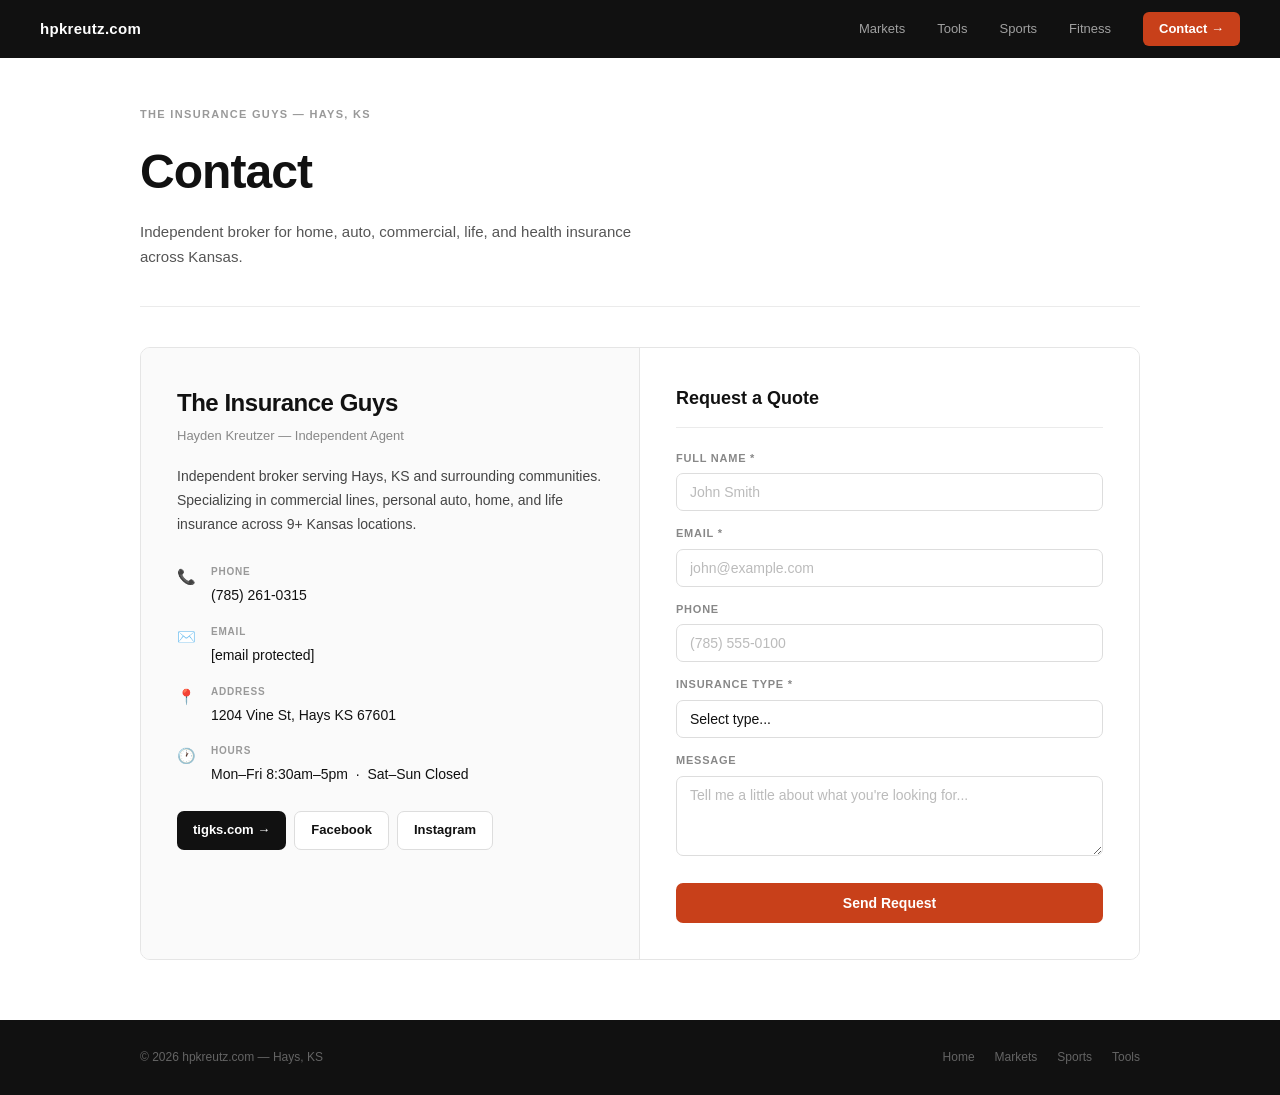
==== commit 8ffb8729: "Add files via upload" ====
--- a/contact.html
+++ b/contact.html
@@ -49,7 +49,7 @@
         <div class="c-role">Hayden Kreutzer — Independent Agent</div>
         <p class="c-bio">Independent broker serving Hays, KS and surrounding communities. Specializing in commercial lines, personal auto, home, and life insurance across 9+ Kansas locations.</p>
         <div class="detail"><span class="d-icon">📞</span><div><div class="d-label">Phone</div><a href="tel:+17852610315" class="d-val">(785) 261-0315</a></div></div>
-        <div class="detail"><span class="d-icon">✉️</span><div><div class="d-label">Email</div><a href="mailto:hayden@tigks.com" class="d-val">hayden@tigks.com</a></div></div>
+        <div class="detail"><span class="d-icon">✉️</span><div><div class="d-label">Email</div><a href="/cdn-cgi/l/email-protection#1a727b637e7f745a6e737d716934797577" class="d-val"><span class="__cf_email__" data-cfemail="0a626b736e6f644a7e636d617924696567">[email&#160;protected]</span></a></div></div>
         <div class="detail"><span class="d-icon">📍</span><div><div class="d-label">Address</div><span class="d-val">1204 Vine St, Hays KS 67601</span></div></div>
         <div class="detail"><span class="d-icon">🕐</span><div><div class="d-label">Hours</div><span class="d-val">Mon–Fri 8:30am–5pm &nbsp;·&nbsp; Sat–Sun Closed</span></div></div>
         <div class="c-ext">
@@ -86,17 +86,11 @@
   </div>
 </footer>
 
-<script>
+<script data-cfasync="false" src="/cdn-cgi/scripts/5c5dd728/cloudflare-static/email-decode.min.js"></script><script>
 function sendForm() {
   var n = document.getElementById('fn').value.trim();
   var e = document.getElementById('fe').value.trim();
   var t = document.getElementById('ft').value;
   if (!n || !e || !t) { alert('Please fill in name, email, and insurance type.'); return; }
   var s = encodeURIComponent('Insurance Quote Request — ' + t);
-  var b = encodeURIComponent('Name: ' + n + '\nEmail: ' + e + '\nPhone: ' + (document.getElementById('fp').value || 'N/A') + '\nType: ' + t + '\n\nMessage:\n' + (document.getElementById('fm').value || 'N/A'));
-  window.location.href = 'mailto:hayden@tigks.com?subject=' + s + '&body=' + b;
-  document.getElementById('ok').style.display = 'block';
-}
-</script>
-</body>
-</html>
+  var b = encodeURIComponent('Name: ' + n + '\nEmail: ' + e + '\nPhone: ' + (document.getElementById('fp').value || 'N/A') + '\nType: ' + 
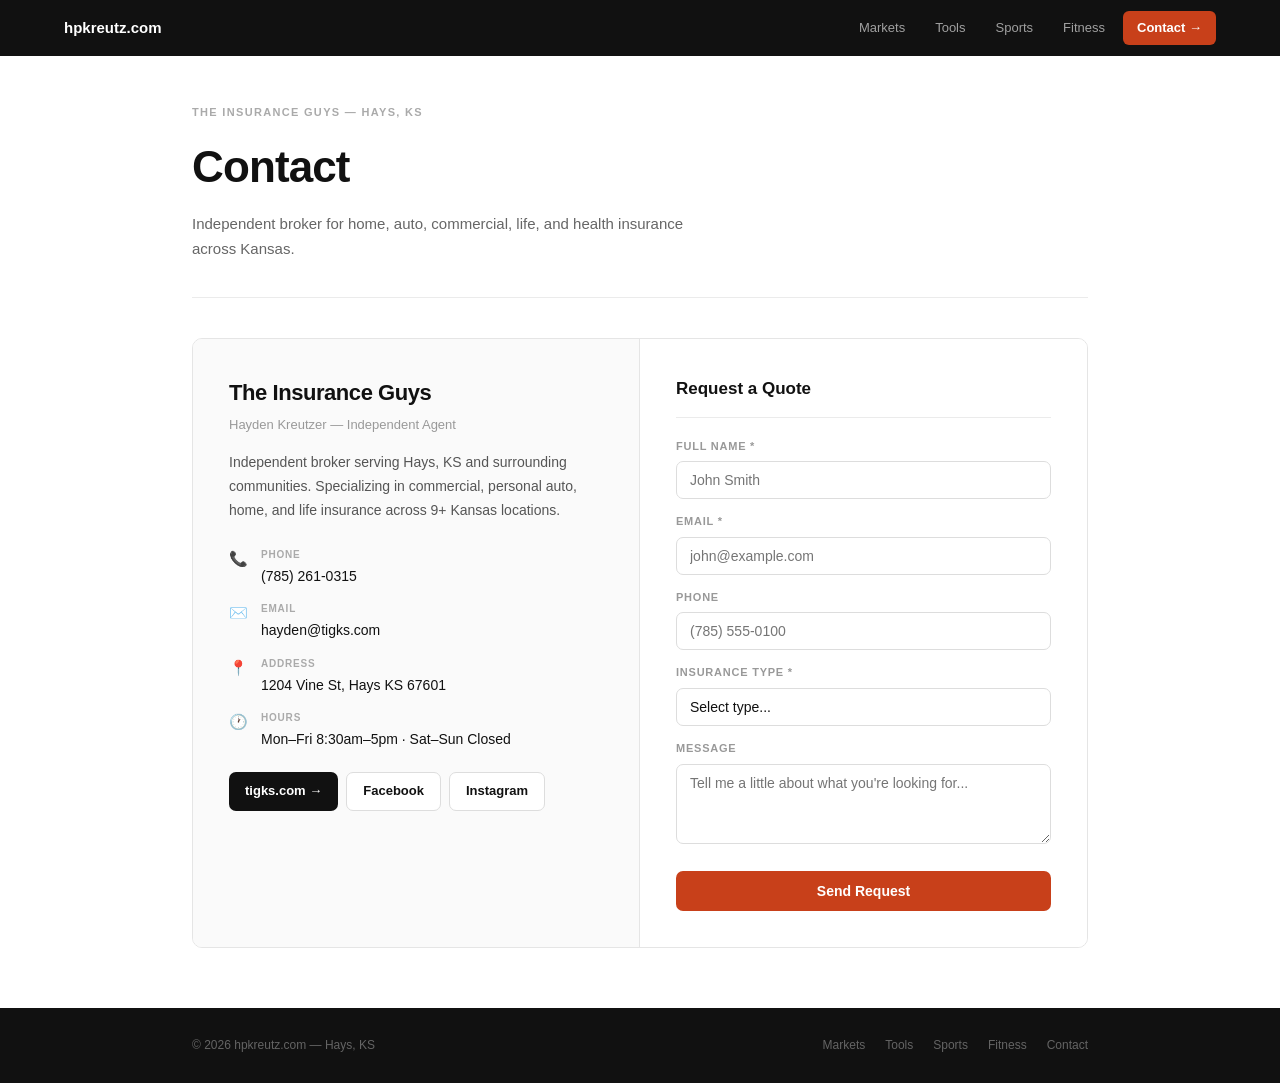
==== commit 587e85c1: "Add files via upload" ====
--- a/contact.html
+++ b/contact.html
@@ -1,96 +1,224 @@
 <!DOCTYPE html>
 <html lang="en">
 <head>
-<meta charset="UTF-8" />
-<meta name="viewport" content="width=device-width, initial-scale=1.0" />
+<meta charset="UTF-8"/>
+<meta name="viewport" content="width=device-width,initial-scale=1.0"/>
 <title>Contact — hpkreutz.com</title>
-<link rel="stylesheet" href="global.css" />
 <style>
-.contact-grid { display: grid; grid-template-columns: 1fr 1fr; gap: 0; border: 1px solid #e5e5e5; border-radius: 10px; overflow: hidden; }
-.c-info { padding: 36px; background: #fafafa; border-right: 1px solid #e5e5e5; }
-.c-form { padding: 36px; background: #fff; }
-.c-biz { font-size: 24px; font-weight: 800; letter-spacing: -0.02em; margin-bottom: 4px; }
-.c-role { font-size: 13px; color: #888; margin-bottom: 18px; }
-.c-bio { font-size: 14px; color: #444; line-height: 1.7; margin-bottom: 28px; }
-.detail { display: flex; gap: 12px; align-items: flex-start; margin-bottom: 16px; }
-.d-icon { font-size: 15px; width: 22px; flex-shrink: 0; margin-top: 1px; }
-.d-label { font-size: 10px; font-weight: 700; text-transform: uppercase; letter-spacing: 0.08em; color: #999; margin-bottom: 2px; }
-.d-val { font-size: 14px; color: #111; text-decoration: none; }
-.d-val:hover { color: #c8401a; }
-.c-ext { display: flex; gap: 8px; flex-wrap: wrap; margin-top: 24px; }
-.form-title { font-size: 18px; font-weight: 700; margin-bottom: 22px; padding-bottom: 14px; border-bottom: 1px solid #ebebeb; }
-.submit { width: 100%; padding: 12px; background: #c8401a; color: #fff; border: none; border-radius: 7px; font-family: inherit; font-size: 14px; font-weight: 700; cursor: pointer; margin-top: 6px; transition: background 0.15s; }
-.submit:hover { background: #a83212; }
-.success { display: none; margin-top: 12px; font-size: 13px; font-weight: 600; color: #1a7a3a; background: rgba(26,122,58,0.08); padding: 10px 14px; border-radius: 6px; }
-@media (max-width: 700px) { .contact-grid { grid-template-columns: 1fr; } .c-info { border-right: none; border-bottom: 1px solid #e5e5e5; } }
+*,*::before,*::after{box-sizing:border-box;margin:0;padding:0}
+html{font-size:16px}
+body{font-family:-apple-system,BlinkMacSystemFont,'Segoe UI',Helvetica,Arial,sans-serif;background:#fff;color:#111;line-height:1.6;-webkit-font-smoothing:antialiased}
+/* NAV */
+.nav{position:fixed;top:0;left:0;right:0;z-index:1000;background:#111;height:56px;display:flex;align-items:center;padding:0 5%}
+.nav-logo{font-size:15px;font-weight:700;color:#fff;text-decoration:none;margin-right:auto}
+.nav-links{display:flex;align-items:center;gap:6px}
+.nav-links a{font-size:13px;color:rgba(255,255,255,.6);text-decoration:none;padding:6px 12px;border-radius:6px;transition:color .15s}
+.nav-links a:hover,.nav-links a.active{color:#fff}
+.nav-links .cta{background:#c8401a;color:#fff!important;padding:7px 14px;border-radius:6px;font-weight:600}
+.nav-links .cta:hover{background:#a83212}
+/* LAYOUT */
+.body-wrap{padding-top:56px}
+.page{max-width:960px;margin:0 auto;padding:0 32px}
+/* HERO */
+.hero{background:#111;padding:80px 5% 72px}
+.hero-inner{max-width:960px;margin:0 auto}
+.eyebrow{font-size:11px;font-weight:600;letter-spacing:.12em;text-transform:uppercase;color:rgba(255,255,255,.35);margin-bottom:16px}
+.hero h1{font-size:clamp(38px,5.5vw,68px);font-weight:800;letter-spacing:-.03em;line-height:1.02;color:#fff;margin-bottom:18px}
+.hero h1 em{font-style:italic;font-weight:300;color:rgba(255,255,255,.4)}
+.hero p{font-size:16px;color:rgba(255,255,255,.5);max-width:460px;line-height:1.7;margin-bottom:32px}
+.btn-row{display:flex;gap:10px;flex-wrap:wrap}
+/* BUTTONS */
+.btn{display:inline-flex;align-items:center;padding:10px 22px;border-radius:7px;font-size:14px;font-weight:600;text-decoration:none;border:none;cursor:pointer;font-family:inherit;transition:all .15s}
+.btn-dark{background:#111;color:#fff}
+.btn-dark:hover{background:#2d2d2d}
+.btn-red{background:#c8401a;color:#fff}
+.btn-red:hover{background:#a83212}
+.btn-ghost{background:transparent;color:#fff;border:1px solid rgba(255,255,255,.25)}
+.btn-ghost:hover{background:rgba(255,255,255,.08)}
+.btn-outline{background:#fff;color:#111;border:1px solid #ddd}
+.btn-outline:hover{background:#f5f5f5}
+.btn-block{width:100%;justify-content:center}
+.btn-sm{font-size:13px;padding:8px 16px}
+/* PAGE HEADER */
+.phead{padding:48px 0 36px;border-bottom:1px solid #ebebeb;margin-bottom:40px}
+.phead-label{font-size:11px;font-weight:600;letter-spacing:.12em;text-transform:uppercase;color:#aaa;margin-bottom:10px}
+.phead h1{font-size:clamp(28px,4vw,44px);font-weight:800;letter-spacing:-.02em;color:#111;margin-bottom:10px}
+.phead p{font-size:15px;color:#666;max-width:520px;line-height:1.65}
+/* SECTION */
+.section{margin-bottom:44px}
+.slabel{font-size:11px;font-weight:700;letter-spacing:.1em;text-transform:uppercase;color:#aaa;padding-bottom:10px;border-bottom:1px solid #ebebeb;margin-bottom:18px}
+/* GRID CARDS */
+.grid-2{display:grid;grid-template-columns:1fr 1fr;border:1px solid #e5e5e5;border-radius:10px;overflow:hidden}
+.grid-3{display:grid;grid-template-columns:1fr 1fr 1fr;border:1px solid #e5e5e5;border-radius:10px;overflow:hidden}
+.grid-4{display:grid;grid-template-columns:1fr 1fr 1fr 1fr;border:1px solid #e5e5e5;border-radius:10px;overflow:hidden}
+/* CARD */
+.card{background:#fff;border:1px solid #e5e5e5;border-radius:10px;overflow:hidden;margin-bottom:0}
+.chead{padding:14px 20px;background:#fafafa;border-bottom:1px solid #e5e5e5}
+.chead-title{font-size:14px;font-weight:700;color:#111}
+.chead-sub{font-size:12px;color:#999;margin-top:2px}
+.cbody{padding:20px}
+/* FORM */
+.field{margin-bottom:14px}
+.field label{display:block;font-size:11px;font-weight:600;text-transform:uppercase;letter-spacing:.07em;color:#999;margin-bottom:6px}
+.field input,.field select,.field textarea{width:100%;padding:10px 13px;border:1px solid #ddd;border-radius:7px;font-family:inherit;font-size:14px;color:#111;background:#fff;outline:none;-webkit-appearance:none;transition:border-color .15s}
+.field input:focus,.field select:focus,.field textarea:focus{border-color:#111;box-shadow:0 0 0 3px rgba(17,17,17,.06)}
+.field textarea{resize:vertical;min-height:80px}
+.frow{display:grid;grid-template-columns:1fr 1fr;gap:12px}
+.frow3{display:grid;grid-template-columns:1fr 1fr 1fr;gap:12px}
+/* RESULTS */
+.results{display:none;margin-top:16px;padding-top:14px;border-top:1px solid #ebebeb}
+.results.show{display:block}
+.rrow{display:flex;justify-content:space-between;align-items:center;padding:8px 0;border-bottom:1px solid #f0f0f0;font-size:13px}
+.rrow:last-child{border-bottom:none}
+.rk{color:#666}
+.rv{font-weight:700;color:#111}
+.rv.big{font-size:18px}
+.rv.green{font-size:18px;color:#1a7a3a}
+.rv.dyn{font-size:18px}
+/* STAT TABLE */
+.srow{display:flex;justify-content:space-between;align-items:center;padding:9px 20px;border-bottom:1px solid #f0f0f0;font-size:13px}
+.srow:last-child{border-bottom:none}
+.sk{color:#666}
+.sv{font-weight:600;color:#111;text-align:right}
+.sv.up{color:#1a7a3a}
+.sv.down{color:#c8401a}
+/* CODE OUTPUT */
+.code-out{display:none;flex-direction:column;align-items:center;gap:12px;margin-top:16px;padding-top:16px;border-top:1px solid #ebebeb}
+.code-out.show{display:flex}
+/* NAV CARD */
+.ncard{display:flex;flex-direction:column;padding:26px 24px;background:#fff;text-decoration:none;color:#111;transition:background .15s}
+.ncard:hover{background:#fafafa}
+.ncard-icon{font-size:24px;margin-bottom:14px}
+.ncard-name{font-size:15px;font-weight:700;margin-bottom:6px}
+.ncard-desc{font-size:13px;color:#888;line-height:1.55;flex:1}
+.ncard-arrow{font-size:13px;color:#ccc;margin-top:14px}
+/* TEAM CARD */
+.tcard-top{display:flex;align-items:center;gap:14px;padding:18px 22px;background:#fafafa;border-bottom:1px solid #e5e5e5}
+.tlogo{width:46px;height:46px;border-radius:8px;background:#fff;border:1px solid #e5e5e5;display:flex;align-items:center;justify-content:center;flex-shrink:0;overflow:hidden}
+.tlogo img{width:34px;height:34px;object-fit:contain}
+.tlogo-txt{font-size:12px;font-weight:800;color:#666}
+.tname{font-size:14px;font-weight:700;color:#111;margin-bottom:2px}
+.tmeta{font-size:12px;color:#999}
+.tbadge{font-size:10px;font-weight:700;padding:3px 8px;border-radius:4px;text-transform:uppercase;letter-spacing:.05em;background:#f0f0f0;border:1px solid #e0e0e0;color:#666;margin-left:auto;flex-shrink:0}
+.tlinks{display:flex}
+.tlink{flex:1;display:flex;align-items:center;justify-content:center;padding:11px 6px;text-decoration:none;font-size:12px;font-weight:600;color:#555;border-right:1px solid #e5e5e5;transition:all .15s}
+.tlink:last-child{border-right:none}
+.tlink:hover{background:#f5f5f5;color:#111}
+.tlink.hi{color:#c8401a}
+.tlink.hi:hover{background:#c8401a;color:#fff}
+/* CONTACT */
+.contact-grid{display:grid;grid-template-columns:1fr 1fr;border:1px solid #e5e5e5;border-radius:10px;overflow:hidden}
+.cinfo{padding:36px;background:#fafafa;border-right:1px solid #e5e5e5}
+.cform{padding:36px;background:#fff}
+.cbiz{font-size:22px;font-weight:800;letter-spacing:-.02em;margin-bottom:4px}
+.crole{font-size:13px;color:#999;margin-bottom:16px}
+.cbio{font-size:14px;color:#555;line-height:1.7;margin-bottom:24px}
+.drow-c{display:flex;gap:12px;align-items:flex-start;margin-bottom:14px}
+.dicon{font-size:15px;width:20px;flex-shrink:0}
+.dlbl{font-size:10px;font-weight:700;text-transform:uppercase;letter-spacing:.08em;color:#aaa;margin-bottom:2px}
+.dval{font-size:14px;color:#111;text-decoration:none;display:block}
+.dval:hover{color:#c8401a}
+.cext{display:flex;gap:8px;flex-wrap:wrap;margin-top:22px}
+.ftitle{font-size:17px;font-weight:700;margin-bottom:20px;padding-bottom:14px;border-bottom:1px solid #ebebeb}
+.submit{width:100%;padding:12px;background:#c8401a;color:#fff;border:none;border-radius:7px;font-family:inherit;font-size:14px;font-weight:700;cursor:pointer;margin-top:6px;transition:background .15s}
+.submit:hover{background:#a83212}
+.form-ok{display:none;margin-top:10px;font-size:13px;font-weight:600;color:#1a7a3a;background:rgba(26,122,58,.08);padding:10px 14px;border-radius:6px}
+/* FOOTER */
+.footer{background:#111;margin-top:60px}
+.foot-inner{max-width:960px;margin:0 auto;padding:28px 32px;display:flex;align-items:center;justify-content:space-between}
+.foot-copy{font-size:12px;color:rgba(255,255,255,.35)}
+.foot-links{display:flex;gap:20px}
+.foot-links a{font-size:12px;color:rgba(255,255,255,.35);text-decoration:none;transition:color .15s}
+.foot-links a:hover{color:#fff}
+/* SUB LABEL */
+.sub-label{font-size:11px;font-weight:700;text-transform:uppercase;letter-spacing:.08em;color:#aaa;margin:14px 0 10px}
+/* RESPONSIVE */
+@media(max-width:860px){
+  .page{padding:0 24px}
+  .hero{padding:64px 24px 56px}
+  .grid-4{grid-template-columns:1fr 1fr}
+  .grid-3{grid-template-columns:1fr 1fr}
+  .foot-inner{padding:24px}
+}
+@media(max-width:640px){
+  .page{padding:0 16px}
+  .hero{padding:48px 16px 44px}
+  .nav{padding:0 16px}
+  .nav-links a:not(.cta){display:none}
+  .grid-2,.grid-3,.grid-4{grid-template-columns:1fr}
+  .contact-grid{grid-template-columns:1fr}
+  .cinfo{border-right:none;border-bottom:1px solid #e5e5e5}
+  .frow,.frow3{grid-template-columns:1fr}
+  .foot-inner{padding:20px 16px;flex-direction:column;gap:10px;align-items:flex-start}
+}
 </style>
 </head>
 <body>
 <nav class="nav">
-  <a href="index.html" class="nav-brand">hpkreutz.com</a>
-  <a href="markets.html" class="nav-link">Markets</a>
-  <a href="tools.html" class="nav-link">Tools</a>
-  <a href="sports.html" class="nav-link">Sports</a>
-  <a href="fitness.html" class="nav-link">Fitness</a>
-  <a href="contact.html" class="nav-link nav-cta active">Contact →</a>
+  <a href="index.html" class="nav-logo">hpkreutz.com</a>
+  <div class="nav-links">
+    <a href="markets.html">Markets</a>
+    <a href="tools.html">Tools</a>
+    <a href="sports.html">Sports</a>
+    <a href="fitness.html">Fitness</a>
+    <a href="contact.html" class="cta active">Contact →</a>
+  </div>
 </nav>
-
-<div class="page-top">
-  <div class="container">
-    <div class="page-header">
-      <div class="page-eyebrow">The Insurance Guys — Hays, KS</div>
-      <h1 class="page-title">Contact</h1>
-      <p class="page-desc">Independent broker for home, auto, commercial, life, and health insurance across Kansas.</p>
-    </div>
-
-    <div class="contact-grid">
-      <div class="c-info">
-        <div class="c-biz">The Insurance Guys</div>
-        <div class="c-role">Hayden Kreutzer — Independent Agent</div>
-        <p class="c-bio">Independent broker serving Hays, KS and surrounding communities. Specializing in commercial lines, personal auto, home, and life insurance across 9+ Kansas locations.</p>
-        <div class="detail"><span class="d-icon">📞</span><div><div class="d-label">Phone</div><a href="tel:+17852610315" class="d-val">(785) 261-0315</a></div></div>
-        <div class="detail"><span class="d-icon">✉️</span><div><div class="d-label">Email</div><a href="/cdn-cgi/l/email-protection#1a727b637e7f745a6e737d716934797577" class="d-val"><span class="__cf_email__" data-cfemail="0a626b736e6f644a7e636d617924696567">[email&#160;protected]</span></a></div></div>
-        <div class="detail"><span class="d-icon">📍</span><div><div class="d-label">Address</div><span class="d-val">1204 Vine St, Hays KS 67601</span></div></div>
-        <div class="detail"><span class="d-icon">🕐</span><div><div class="d-label">Hours</div><span class="d-val">Mon–Fri 8:30am–5pm &nbsp;·&nbsp; Sat–Sun Closed</span></div></div>
-        <div class="c-ext">
-          <a href="https://www.tigks.com" target="_blank" class="btn btn-dark btn-sm" style="font-size:13px;padding:8px 16px;">tigks.com →</a>
-          <a href="https://www.facebook.com/insuranceguysofkansas/" target="_blank" class="btn btn-outline btn-sm" style="font-size:13px;padding:8px 16px;">Facebook</a>
-          <a href="https://www.instagram.com/theinsuranceguysks/" target="_blank" class="btn btn-outline btn-sm" style="font-size:13px;padding:8px 16px;">Instagram</a>
-        </div>
-      </div>
-      <div class="c-form">
-        <div class="form-title">Request a Quote</div>
-        <div class="field"><label>Full Name *</label><input type="text" id="fn" placeholder="John Smith" /></div>
-        <div class="field"><label>Email *</label><input type="email" id="fe" placeholder="john@example.com" /></div>
-        <div class="field"><label>Phone</label><input type="tel" id="fp" placeholder="(785) 555-0100" /></div>
-        <div class="field"><label>Insurance Type *</label>
-          <select id="ft"><option value="">Select type...</option><option>Auto</option><option>Home</option><option>Commercial / Business</option><option>Life</option><option>Health</option><option>Multiple / Bundle</option><option>Other</option></select>
-        </div>
-        <div class="field"><label>Message</label><textarea id="fm" placeholder="Tell me a little about what you're looking for..."></textarea></div>
-        <button class="submit" onclick="sendForm()">Send Request</button>
-        <div class="success" id="ok">✓ Request sent! Hayden will follow up shortly.</div>
+<div class="body-wrap">
+<div class="page">
+  <div class="phead">
+    <div class="phead-label">The Insurance Guys — Hays, KS</div>
+    <h1>Contact</h1>
+    <p>Independent broker for home, auto, commercial, life, and health insurance across Kansas.</p>
+  </div>
+  <div class="contact-grid">
+    <div class="cinfo">
+      <div class="cbiz">The Insurance Guys</div>
+      <div class="crole">Hayden Kreutzer — Independent Agent</div>
+      <p class="cbio">Independent broker serving Hays, KS and surrounding communities. Specializing in commercial, personal auto, home, and life insurance across 9+ Kansas locations.</p>
+      <div class="drow-c"><span class="dicon">📞</span><div><div class="dlbl">Phone</div><a href="tel:+17852610315" class="dval">(785) 261-0315</a></div></div>
+      <div class="drow-c"><span class="dicon">✉️</span><div><div class="dlbl">Email</div><a href="mailto:hayden@tigks.com" class="dval">hayden@tigks.com</a></div></div>
+      <div class="drow-c"><span class="dicon">📍</span><div><div class="dlbl">Address</div><span class="dval">1204 Vine St, Hays KS 67601</span></div></div>
+      <div class="drow-c"><span class="dicon">🕐</span><div><div class="dlbl">Hours</div><span class="dval">Mon–Fri 8:30am–5pm · Sat–Sun Closed</span></div></div>
+      <div class="cext">
+        <a href="https://www.tigks.com" target="_blank" class="btn btn-dark btn-sm">tigks.com →</a>
+        <a href="https://www.facebook.com/insuranceguysofkansas/" target="_blank" class="btn btn-outline btn-sm">Facebook</a>
+        <a href="https://www.instagram.com/theinsuranceguysks/" target="_blank" class="btn btn-outline btn-sm">Instagram</a>
       </div>
     </div>
+    <div class="cform">
+      <div class="ftitle">Request a Quote</div>
+      <div class="field"><label>Full Name *</label><input type="text" id="fn" placeholder="John Smith"/></div>
+      <div class="field"><label>Email *</label><input type="email" id="fe" placeholder="john@example.com"/></div>
+      <div class="field"><label>Phone</label><input type="tel" id="fp" placeholder="(785) 555-0100"/></div>
+      <div class="field"><label>Insurance Type *</label>
+        <select id="ft"><option value="">Select type...</option><option>Auto</option><option>Home</option><option>Commercial / Business</option><option>Life</option><option>Health</option><option>Multiple / Bundle</option><option>Other</option></select>
+      </div>
+      <div class="field"><label>Message</label><textarea id="fm" placeholder="Tell me a little about what you're looking for..."></textarea></div>
+      <button class="submit" onclick="go()">Send Request</button>
+      <div class="form-ok" id="ok">✓ Request sent! Hayden will follow up shortly.</div>
+    </div>
   </div>
 </div>
-
+</div>
 <footer class="footer">
-  <div class="footer-inner">
-    <span class="footer-copy">© 2026 hpkreutz.com — Hays, KS</span>
-    <div class="footer-links">
-      <a href="index.html">Home</a>
-      <a href="markets.html">Markets</a>
-      <a href="sports.html">Sports</a>
-      <a href="tools.html">Tools</a>
+  <div class="foot-inner">
+    <span class="foot-copy">© 2026 hpkreutz.com — Hays, KS</span>
+    <div class="foot-links">
+      <a href="markets.html">Markets</a><a href="tools.html">Tools</a>
+      <a href="sports.html">Sports</a><a href="fitness.html">Fitness</a>
+      <a href="contact.html">Contact</a>
     </div>
   </div>
 </footer>
-
-<script data-cfasync="false" src="/cdn-cgi/scripts/5c5dd728/cloudflare-static/email-decode.min.js"></script><script>
-function sendForm() {
-  var n = document.getElementById('fn').value.trim();
-  var e = document.getElementById('fe').value.trim();
-  var t = document.getElementById('ft').value;
-  if (!n || !e || !t) { alert('Please fill in name, email, and insurance type.'); return; }
-  var s = encodeURIComponent('Insurance Quote Request — ' + t);
-  var b = encodeURIComponent('Name: ' + n + '\nEmail: ' + e + '\nPhone: ' + (document.getElementById('fp').value || 'N/A') + '\nType: ' + +<script>
+function go(){
+  var n=document.getElementById('fn').value.trim(),e=document.getElementById('fe').value.trim(),t=document.getElementById('ft').value;
+  if(!n||!e||!t){alert('Please fill in name, email, and type.');return;}
+  var s=encodeURIComponent('Quote Request — '+t),b=encodeURIComponent('Name: '+n+'\nEmail: '+e+'\nPhone: '+(document.getElementById('fp').value||'N/A')+'\nType: '+t+'\n\nMessage:\n'+(document.getElementById('fm').value||'N/A'));
+  window.location.href='mailto:hayden@tigks.com?subject='+s+'&body='+b;
+  document.getElementById('ok').style.display='block';
+}
+</script>
+</body>
+</html>
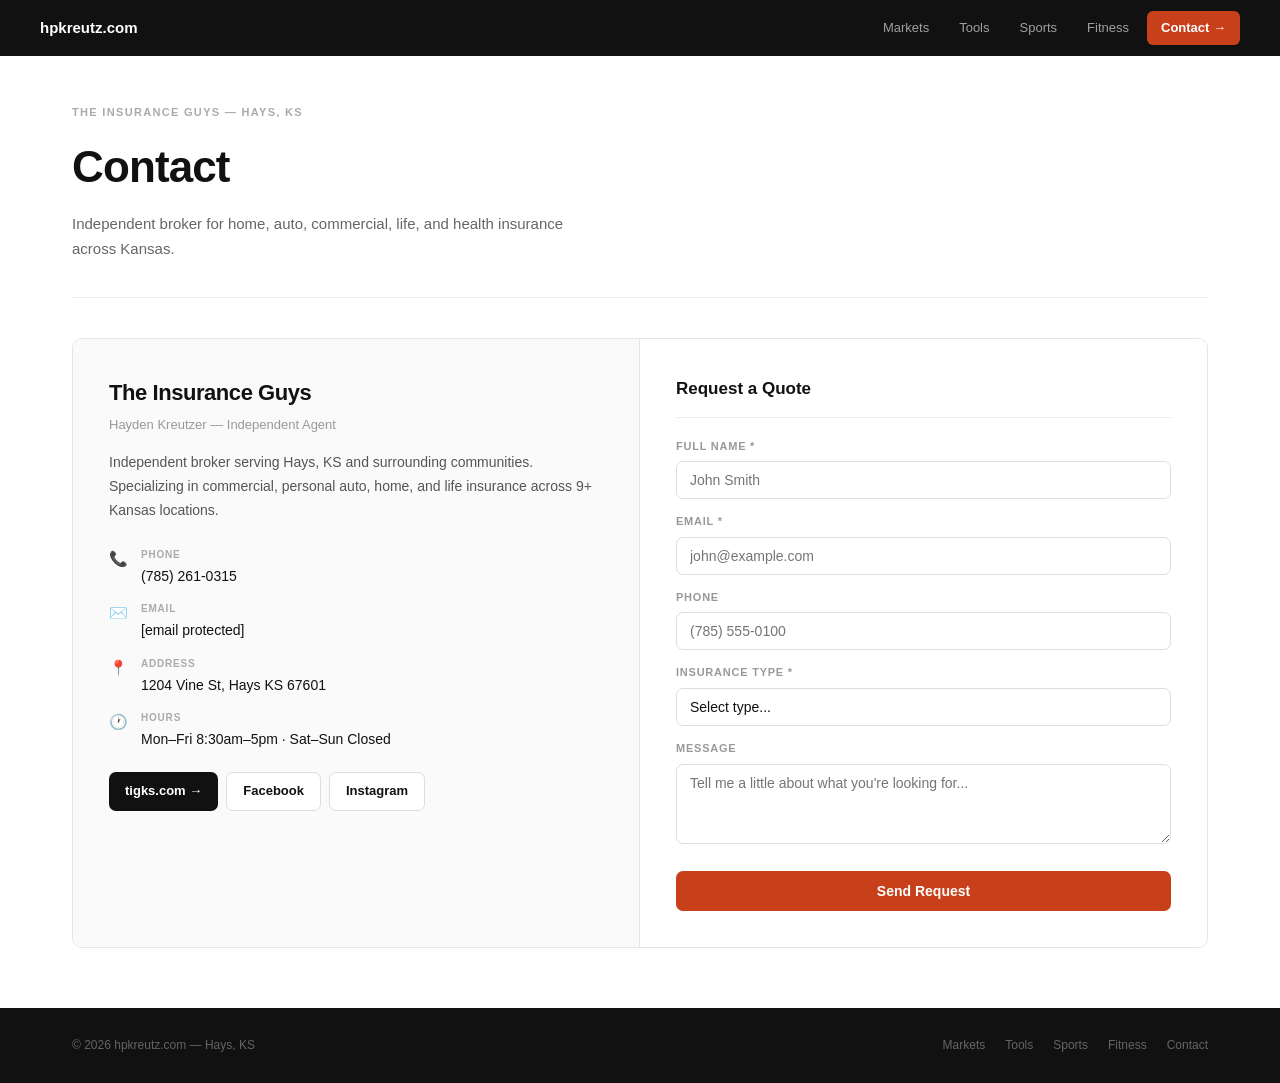
==== commit a9f05351: "Add files via upload" ====
--- a/contact.html
+++ b/contact.html
@@ -9,7 +9,7 @@
 html{font-size:16px}
 body{font-family:-apple-system,BlinkMacSystemFont,'Segoe UI',Helvetica,Arial,sans-serif;background:#fff;color:#111;line-height:1.6;-webkit-font-smoothing:antialiased}
 /* NAV */
-.nav{position:fixed;top:0;left:0;right:0;z-index:1000;background:#111;height:56px;display:flex;align-items:center;padding:0 5%}
+.nav{position:fixed;top:0;left:0;right:0;z-index:1000;background:#111;height:56px;display:flex;align-items:center;padding:0 40px}
 .nav-logo{font-size:15px;font-weight:700;color:#fff;text-decoration:none;margin-right:auto}
 .nav-links{display:flex;align-items:center;gap:6px}
 .nav-links a{font-size:13px;color:rgba(255,255,255,.6);text-decoration:none;padding:6px 12px;border-radius:6px;transition:color .15s}
@@ -18,10 +18,10 @@
 .nav-links .cta:hover{background:#a83212}
 /* LAYOUT */
 .body-wrap{padding-top:56px}
-.page{max-width:960px;margin:0 auto;padding:0 32px}
+.page{max-width:1200px;margin:0 auto;padding:0 32px}
 /* HERO */
 .hero{background:#111;padding:80px 5% 72px}
-.hero-inner{max-width:960px;margin:0 auto}
+.hero-inner{max-width:1200px;margin:0 auto}
 .eyebrow{font-size:11px;font-weight:600;letter-spacing:.12em;text-transform:uppercase;color:rgba(255,255,255,.35);margin-bottom:16px}
 .hero h1{font-size:clamp(38px,5.5vw,68px);font-weight:800;letter-spacing:-.03em;line-height:1.02;color:#fff;margin-bottom:18px}
 .hero h1 em{font-style:italic;font-weight:300;color:rgba(255,255,255,.4)}
@@ -125,7 +125,7 @@
 .form-ok{display:none;margin-top:10px;font-size:13px;font-weight:600;color:#1a7a3a;background:rgba(26,122,58,.08);padding:10px 14px;border-radius:6px}
 /* FOOTER */
 .footer{background:#111;margin-top:60px}
-.foot-inner{max-width:960px;margin:0 auto;padding:28px 32px;display:flex;align-items:center;justify-content:space-between}
+.foot-inner{max-width:1200px;margin:0 auto;padding:28px 32px;display:flex;align-items:center;justify-content:space-between}
 .foot-copy{font-size:12px;color:rgba(255,255,255,.35)}
 .foot-links{display:flex;gap:20px}
 .foot-links a{font-size:12px;color:rgba(255,255,255,.35);text-decoration:none;transition:color .15s}
@@ -177,7 +177,7 @@
       <div class="crole">Hayden Kreutzer — Independent Agent</div>
       <p class="cbio">Independent broker serving Hays, KS and surrounding communities. Specializing in commercial, personal auto, home, and life insurance across 9+ Kansas locations.</p>
       <div class="drow-c"><span class="dicon">📞</span><div><div class="dlbl">Phone</div><a href="tel:+17852610315" class="dval">(785) 261-0315</a></div></div>
-      <div class="drow-c"><span class="dicon">✉️</span><div><div class="dlbl">Email</div><a href="mailto:hayden@tigks.com" class="dval">hayden@tigks.com</a></div></div>
+      <div class="drow-c"><span class="dicon">✉️</span><div><div class="dlbl">Email</div><a href="/cdn-cgi/l/email-protection#523a332b36373c12263b3539217c313d3f" class="dval"><span class="__cf_email__" data-cfemail="9df5fce4f9f8f3dde9f4faf6eeb3fef2f0">[email&#160;protected]</span></a></div></div>
       <div class="drow-c"><span class="dicon">📍</span><div><div class="dlbl">Address</div><span class="dval">1204 Vine St, Hays KS 67601</span></div></div>
       <div class="drow-c"><span class="dicon">🕐</span><div><div class="dlbl">Hours</div><span class="dval">Mon–Fri 8:30am–5pm · Sat–Sun Closed</span></div></div>
       <div class="cext">
@@ -211,14 +211,8 @@
     </div>
   </div>
 </footer>
-<script>
+<script data-cfasync="false" src="/cdn-cgi/scripts/5c5dd728/cloudflare-static/email-decode.min.js"></script><script>
 function go(){
   var n=document.getElementById('fn').value.trim(),e=document.getElementById('fe').value.trim(),t=document.getElementById('ft').value;
   if(!n||!e||!t){alert('Please fill in name, email, and type.');return;}
-  var s=encodeURIComponent('Quote Request — '+t),b=encodeURIComponent('Name: '+n+'\nEmail: '+e+'\nPhone: '+(document.getElementById('fp').value||'N/A')+'\nType: '+t+'\n\nMessage:\n'+(document.getElementById('fm').value||'N/A'));
-  window.location.href='mailto:hayden@tigks.com?subject='+s+'&body='+b;
-  document.getElementById('ok').style.display='block';
-}
-</script>
-</body>
-</html>+  var s=encodeURIComponent('Quote Request — '+t),b=encodeURIComponent('Name: '+n+'\nEmail: '+e+'\nPhone: '+(document.getElementById('fp').value||'
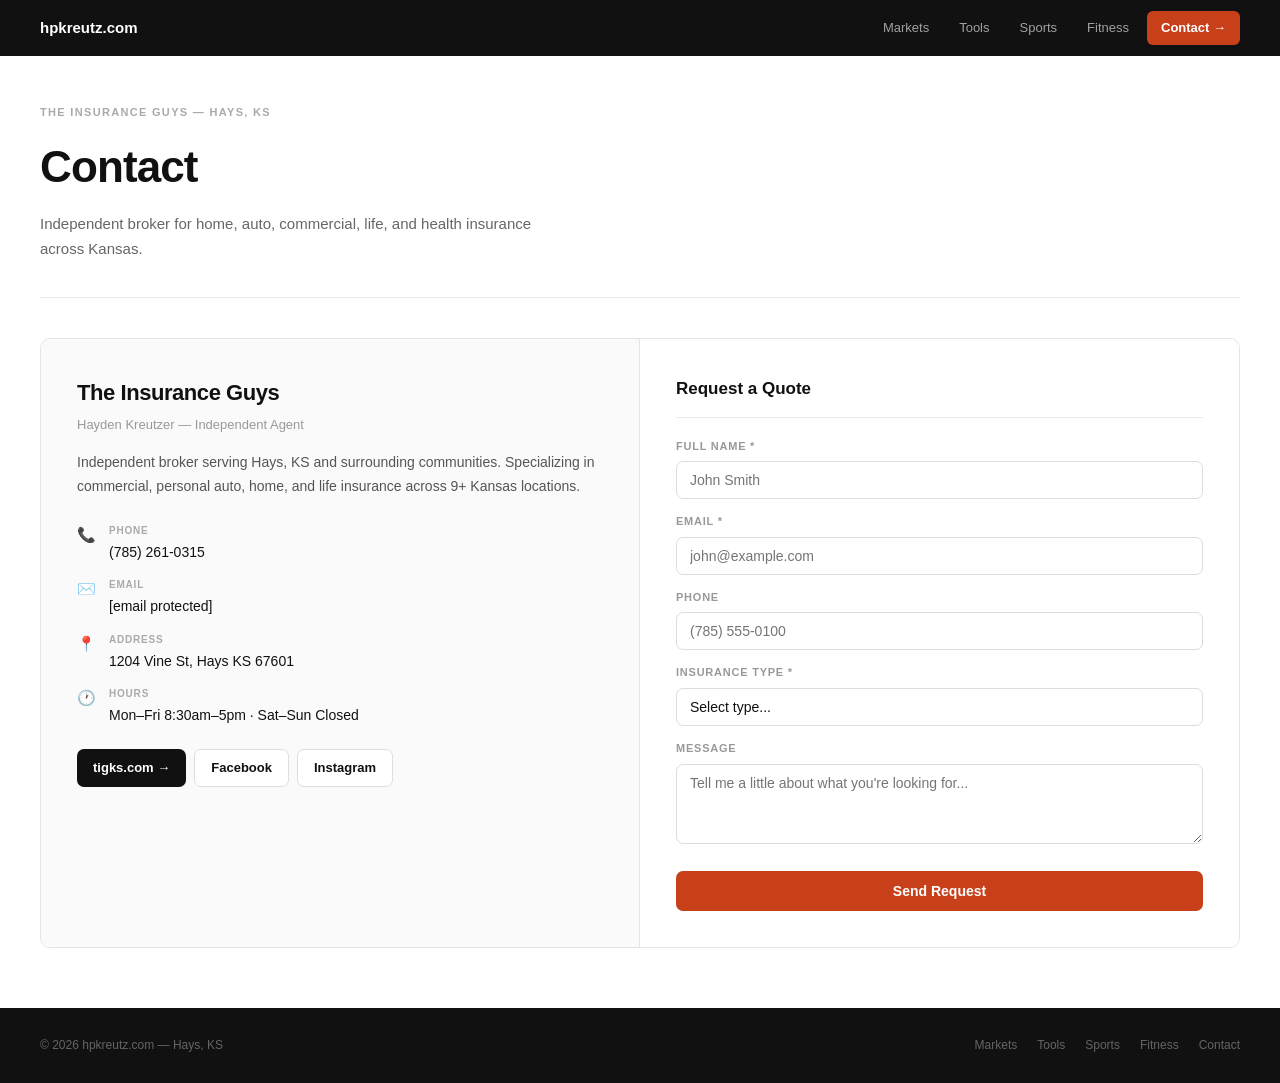
==== commit e56a2e18: "Add files via upload" ====
--- a/contact.html
+++ b/contact.html
@@ -18,10 +18,10 @@
 .nav-links .cta:hover{background:#a83212}
 /* LAYOUT */
 .body-wrap{padding-top:56px}
-.page{max-width:1200px;margin:0 auto;padding:0 32px}
+.page{width:100%;padding:0 40px;box-sizing:border-box}
 /* HERO */
 .hero{background:#111;padding:80px 5% 72px}
-.hero-inner{max-width:1200px;margin:0 auto}
+.hero-inner{width:100%;padding:0}
 .eyebrow{font-size:11px;font-weight:600;letter-spacing:.12em;text-transform:uppercase;color:rgba(255,255,255,.35);margin-bottom:16px}
 .hero h1{font-size:clamp(38px,5.5vw,68px);font-weight:800;letter-spacing:-.03em;line-height:1.02;color:#fff;margin-bottom:18px}
 .hero h1 em{font-style:italic;font-weight:300;color:rgba(255,255,255,.4)}
@@ -125,7 +125,7 @@
 .form-ok{display:none;margin-top:10px;font-size:13px;font-weight:600;color:#1a7a3a;background:rgba(26,122,58,.08);padding:10px 14px;border-radius:6px}
 /* FOOTER */
 .footer{background:#111;margin-top:60px}
-.foot-inner{max-width:1200px;margin:0 auto;padding:28px 32px;display:flex;align-items:center;justify-content:space-between}
+.foot-inner{width:100%;padding:28px 40px;display:flex;align-items:center;justify-content:space-between}
 .foot-copy{font-size:12px;color:rgba(255,255,255,.35)}
 .foot-links{display:flex;gap:20px}
 .foot-links a{font-size:12px;color:rgba(255,255,255,.35);text-decoration:none;transition:color .15s}
@@ -134,22 +134,22 @@
 .sub-label{font-size:11px;font-weight:700;text-transform:uppercase;letter-spacing:.08em;color:#aaa;margin:14px 0 10px}
 /* RESPONSIVE */
 @media(max-width:860px){
-  .page{padding:0 24px}
+  .page{width:100%;padding:0 40px;box-sizing:border-box}
   .hero{padding:64px 24px 56px}
   .grid-4{grid-template-columns:1fr 1fr}
   .grid-3{grid-template-columns:1fr 1fr}
-  .foot-inner{padding:24px}
+  .foot-inner{width:100%;padding:28px 40px;display:flex;align-items:center;justify-content:space-between}
 }
 @media(max-width:640px){
-  .page{padding:0 16px}
+  .page{width:100%;padding:0 40px;box-sizing:border-box}
   .hero{padding:48px 16px 44px}
-  .nav{padding:0 16px}
+  .nav{position:fixed;top:0;left:0;right:0;z-index:1000;background:#111;height:56px;display:flex;align-items:center;padding:0 40px}
   .nav-links a:not(.cta){display:none}
   .grid-2,.grid-3,.grid-4{grid-template-columns:1fr}
   .contact-grid{grid-template-columns:1fr}
   .cinfo{border-right:none;border-bottom:1px solid #e5e5e5}
   .frow,.frow3{grid-template-columns:1fr}
-  .foot-inner{padding:20px 16px;flex-direction:column;gap:10px;align-items:flex-start}
+  .foot-inner{width:100%;padding:28px 40px;display:flex;align-items:center;justify-content:space-between}
 }
 </style>
 </head>
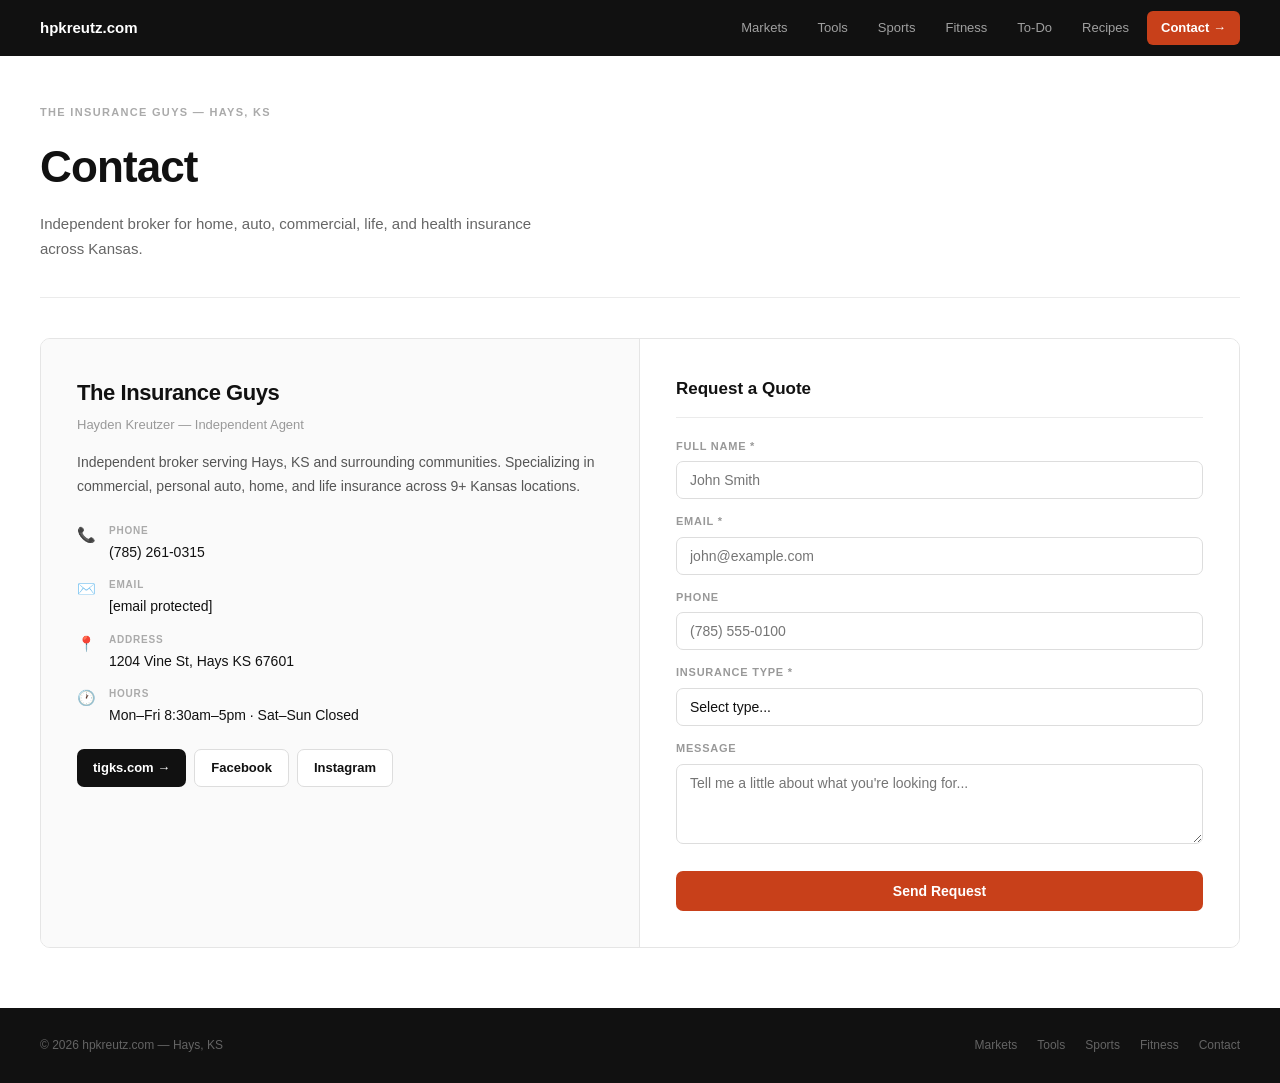
==== commit b7ba1ab5: "Add files via upload" ====
--- a/contact.html
+++ b/contact.html
@@ -161,6 +161,8 @@
     <a href="tools.html">Tools</a>
     <a href="sports.html">Sports</a>
     <a href="fitness.html">Fitness</a>
+    <a href="todo.html">To-Do</a>
+    <a href="recipes.html">Recipes</a>
     <a href="contact.html" class="cta active">Contact →</a>
   </div>
 </nav>
